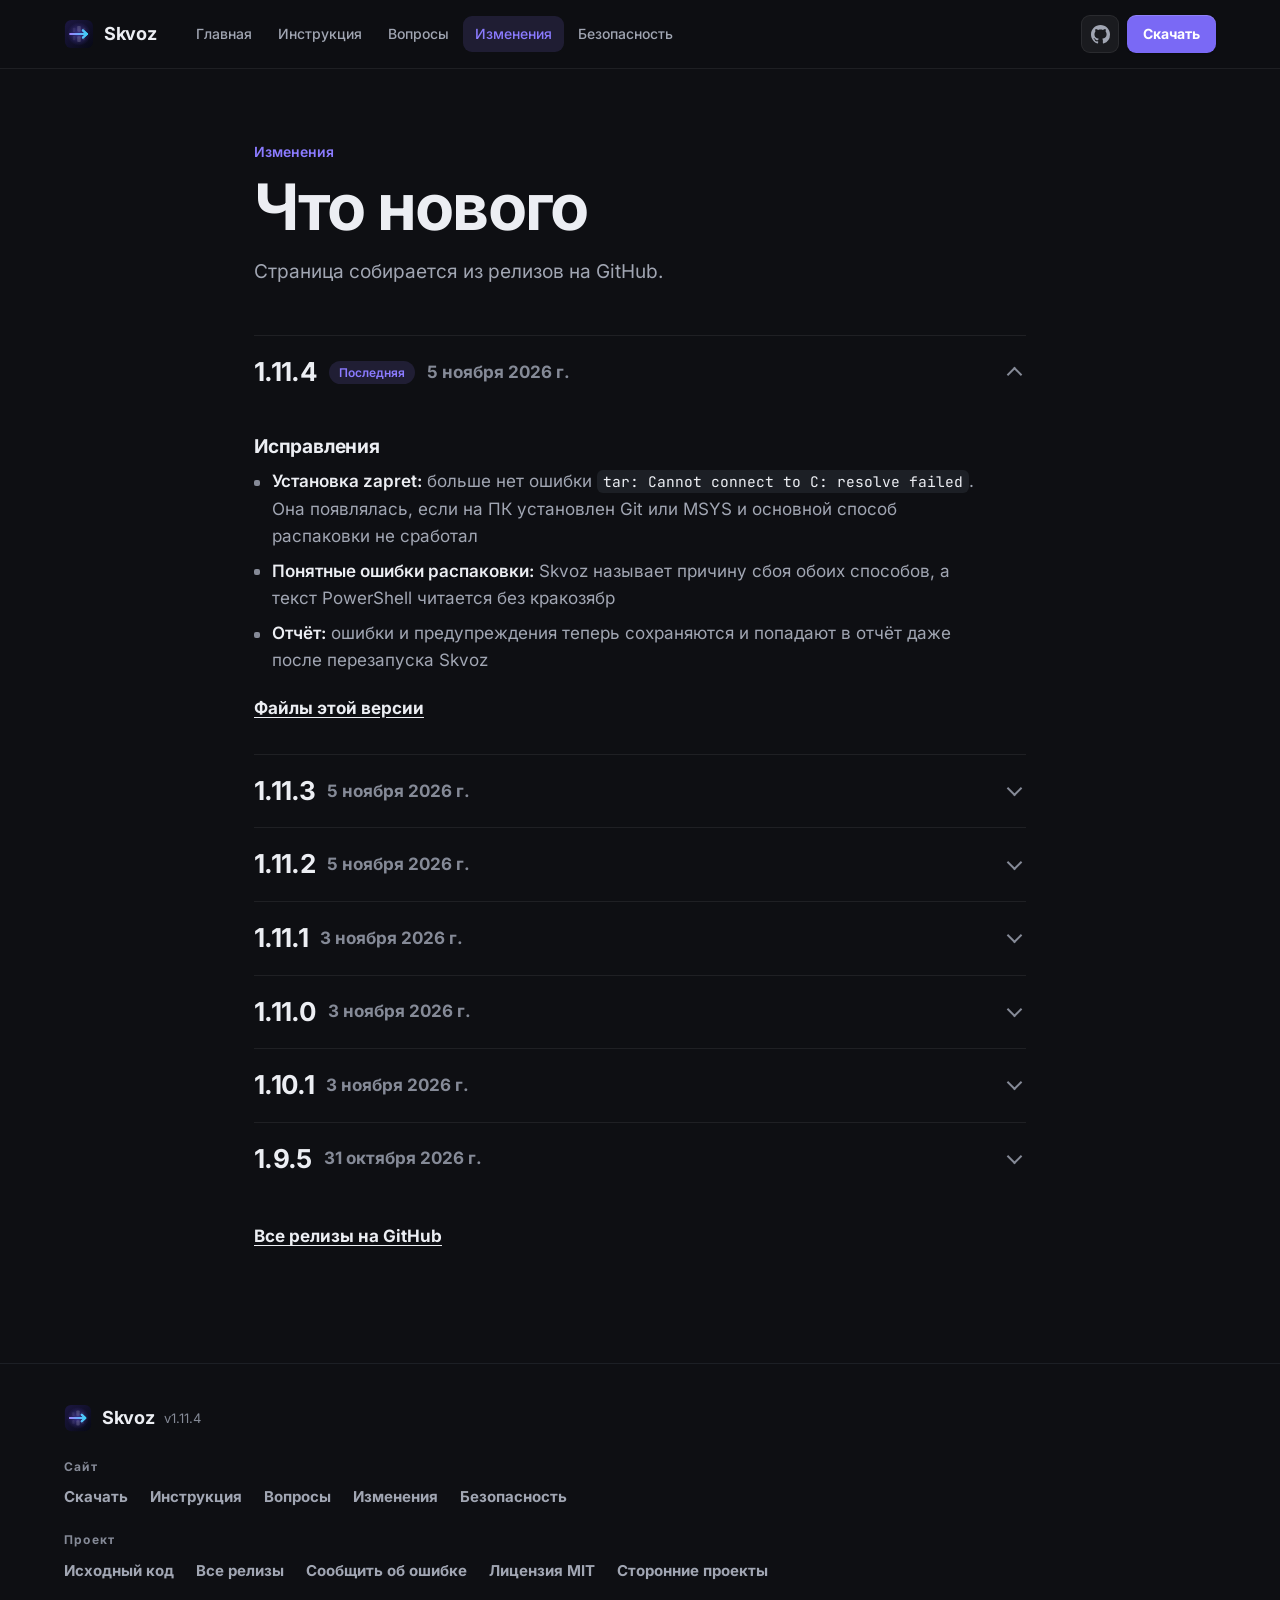
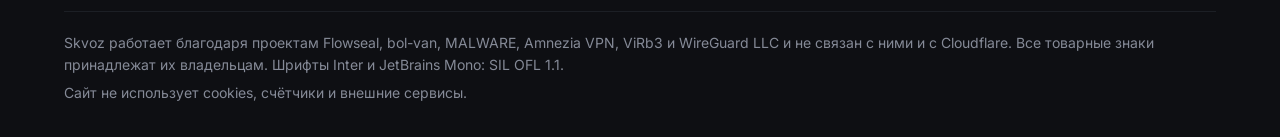
==== changelog/index.html @ e1fe64a2 "Обновление сайта" ====
<!doctype html>
<html lang="ru">
<head><meta charset="utf-8">
    <meta http-equiv="Content-Security-Policy" content="default-src &#39;none&#39;; script-src &#39;self&#39;; style-src &#39;self&#39;; img-src &#39;self&#39;; font-src &#39;self&#39;; connect-src &#39;none&#39;; manifest-src &#39;none&#39;; base-uri &#39;none&#39;; form-action &#39;none&#39;; require-trusted-types-for &#39;script&#39;; trusted-types &#39;none&#39;; upgrade-insecure-requests">
    <meta name="referrer" content="no-referrer">
    <meta name="viewport" content="width=device-width, initial-scale=1">
    <meta name="color-scheme" content="dark">
    <meta name="theme-color" content="#0e0f13">
    <title>Изменения · Skvoz</title>
    <meta name="description" content="История версий Skvoz: новые функции и исправления в каждом релизе.">
    <link rel="canonical" href="https://tw1xtyq.github.io/changelog/">
    <link rel="icon" href="/logo.svg" type="image/svg+xml">
    <link rel="apple-touch-icon" href="/icon-180.png">
    <meta property="og:type" content="website">
    <meta property="og:locale" content="ru_RU">
    <meta property="og:site_name" content="Skvoz">
    <meta property="og:title" content="Изменения · Skvoz">
    <meta property="og:description" content="История версий Skvoz: новые функции и исправления в каждом релизе.">
    <meta property="og:url" content="https://tw1xtyq.github.io/changelog/">
    <meta property="og:image" content="https://tw1xtyq.github.io/og.png">
    <meta name="twitter:card" content="summary_large_image">
    <link rel="preload" href="/assets/inter-cyrillic-wght-normal-DqGufNeO.woff2" as="font" type="font/woff2" crossorigin>
    <link rel="stylesheet" href="/assets/main-BiKpI5DV.css" integrity="sha384-gYOR4tR+DxECLUcDzY/63Vt2lnIB7W0XDzqd5/jDL5pl0zQy1sBBV1hU8kmsnh2k">
    <script type="module" src="/assets/main-BImN2msO.js" integrity="sha384-33UPVuQ313bor5JcLnS4hQ8blPriEPeun53to2JofNAPHDtDMoPda+d2laqHSMqt"></script>
    </head>
<body>
  <a class="skip-link" href="#main">К содержимому</a>
  <header class="site-header" data-header>
    <div class="container site-header-row">
      <a class="brand" href="/" aria-label="Skvoz, на главную">
        <img src="/logo.svg" alt="" width="30" height="30">
        <span>Skvoz</span>
      </a>
      <nav class="site-nav" id="site-nav" aria-label="Основная навигация" data-nav>
        <a href="/">Главная</a>
        <a href="/guide/">Инструкция</a><a href="/faq/">Вопросы</a><a href="/changelog/" aria-current="page">Изменения</a><a href="/security/">Безопасность</a>
      </nav>
      <div class="site-actions">
        <a class="icon-btn" href="https://github.com/tw1xtyq/skvoz" target="_blank" rel="noopener noreferrer" aria-label="Skvoz на GitHub"><svg class="icon icon-fill" viewBox="0 0 16 16" aria-hidden="true"><path d="M8 0C3.58 0 0 3.58 0 8c0 3.54 2.29 6.53 5.47 7.59.4.07.55-.17.55-.38 0-.19-.01-.82-.01-1.49-2.01.37-2.53-.49-2.69-.94-.09-.23-.48-.94-.82-1.13-.28-.15-.68-.52-.01-.53.63-.01 1.08.58 1.23.82.72 1.21 1.87.87 2.33.66.07-.52.28-.87.51-1.07-1.78-.2-3.64-.89-3.64-3.95 0-.87.31-1.59.82-2.15-.08-.2-.36-1.02.08-2.12 0 0 .67-.21 2.2.82.64-.18 1.32-.27 2-.27s1.36.09 2 .27c1.53-1.04 2.2-.82 2.2-.82.44 1.1.16 1.92.08 2.12.51.56.82 1.27.82 2.15 0 3.07-1.87 3.75-3.65 3.95.29.25.54.73.54 1.48 0 1.07-.01 1.93-.01 2.2 0 .21.15.46.55.38A8.01 8.01 0 0 0 16 8c0-4.42-3.58-8-8-8"/></svg></a>
        <a class="btn btn-primary btn-sm header-cta" href="/download/">Скачать</a>
        <button class="nav-toggle icon-btn" type="button" aria-expanded="false" aria-controls="site-nav" aria-label="Меню" data-nav-toggle>
          <svg class="icon" viewBox="0 0 24 24" aria-hidden="true"><path d="M4 7h16M4 12h16M4 17h16"/></svg>
        </button>
      </div>
    </div>
    <div class="scroll-progress" aria-hidden="true"></div>
  </header>
  <main id="main"><div class="page-head container narrow">
      <p class="eyebrow">Изменения</p>
      <h1>Что нового</h1>
      <p class="lead">Страница собирается из релизов на GitHub.</p>
    </div>
    <div class="container narrow timeline">
      <details class="release" id="v1.11.4" open>
          <summary>
            <h2>1.11.4</h2>
            <span class="badge">Последняя</span>
            <time datetime="2026-11-05T17:59:44Z">5 ноября 2026 г.</time>
          </summary>
          <div class="release-body">
            <div class="prose release-notes"><h3>Исправления</h3><ul>
<li><strong>Установка zapret:</strong> больше нет ошибки <code>tar: Cannot connect to C: resolve failed</code>. Она появлялась, если на ПК установлен Git или MSYS и основной способ распаковки не сработал</li>
<li><strong>Понятные ошибки распаковки:</strong> Skvoz называет причину сбоя обоих способов, а текст PowerShell читается без кракозябр</li>
<li><strong>Отчёт:</strong> ошибки и предупреждения теперь сохраняются и попадают в отчёт даже после перезапуска Skvoz</li>
</ul>
</div>
            <a href="https://github.com/tw1xtyq/skvoz/releases/tag/v1.11.4" target="_blank" rel="noopener noreferrer">Файлы этой версии</a>
          </div>
        </details><details class="release" id="v1.11.3">
          <summary>
            <h2>1.11.3</h2>
            
            <time datetime="2026-11-05T09:46:47Z">5 ноября 2026 г.</time>
          </summary>
          <div class="release-body">
            <div class="prose release-notes"><h3>Новое</h3><ul>
<li>Zapret теперь внутри Skvoz и ставится без GitHub. Новые версии по-прежнему скачиваются</li>
<li>Кнопка <strong>«Установить zapret»</strong> на карточке Главной и на странице Обхода</li>
<li>Интерфейс проще: одно название у каждой функции, кнопки «Включить» и «Выключить», на Главной подписано, что для чего. «Сервис» теперь называется <strong>«Помощь»</strong></li>
<li><strong>«Подключить Telegram»</strong> включает прокси и сразу открывает Telegram</li>
</ul>
<h3>Исправления</h3><ul>
<li><strong>Telegram:</strong> файлы с CDN больше не уходят на неверный сервер, резервные маршруты проверяются параллельно, журнал не забивается повторами</li>
<li><strong>Проверка обхода:</strong> сайт проверяется повторно, а сообщение называет, что не открылось. Меньше лишних перезапусков и смен конфига</li>
<li><strong>Статус:</strong> на русской Windows службы zapret и WinDivert определяются верно, показывается настоящий конфиг</li>
<li><strong>Запуск:</strong> если winws падает сразу, Skvoz показывает причину, а не «Обход запущен»</li>
<li><strong>Игровой фильтр</strong> читает настройки, сохранённые через <code>service.bat</code></li>
<li><strong>Автоустановка zapret</strong> срабатывает после переустановки Skvoz и если антивирус удалил <code>winws.exe</code></li>
<li><strong>Telegram-прокси:</strong> при занятом порте статус больше не показывает «включён», а ошибка называет причину</li>
</ul>
</div>
            <a href="https://github.com/tw1xtyq/skvoz/releases/tag/v1.11.3" target="_blank" rel="noopener noreferrer">Файлы этой версии</a>
          </div>
        </details><details class="release" id="v1.11.2">
          <summary>
            <h2>1.11.2</h2>
            
            <time datetime="2026-11-05T06:50:49Z">5 ноября 2026 г.</time>
          </summary>
          <div class="release-body">
            <div class="prose release-notes"><h3>Исправления</h3><ul>
<li><strong>Zapret надёжнее скачивается.</strong> Приложение теперь учитывает системный прокси и сертификаты Windows, поэтому загрузке не мешают прокси и антивирусы с проверкой HTTPS</li>
<li><strong>Лимит GitHub больше не мешает установке.</strong> Если GitHub ограничил запросы с вашего IP, версия определяется другим способом</li>
<li><strong>Обрывы связи.</strong> Зависшая загрузка прерывается и повторяется до трёх раз, а обрезанный или повреждённый архив не устанавливается</li>
<li><strong>Понятные ошибки.</strong> Вместо <code>fetch failed</code> приложение называет причину: DNS, прокси, сертификат, блокировка у провайдера или лимит GitHub. Если скачать не получается, оно подскажет, как поставить zapret вручную</li>
<li><strong>Кнопки не блокируются у администратора.</strong> Если в Windows отключена служба «Сервер», Skvoz считал, что прав нет, и отключал «Старт» и другие функции</li>
<li><strong>Файлы, удалённые антивирусом.</strong> Если после распаковки нет <code>winws.exe</code> или WinDivert, Skvoz сообщит об этом и не тронет рабочую установку</li>
<li><strong>Приложение не падает при ошибке записи файла,</strong> например когда файл блокирует антивирус. Это касается и обновления самого Skvoz</li>
<li><strong>Установка работает без <code>Expand-Archive</code>:</strong> архив распакуется через <code>tar</code>, а сбой разблокировки файлов больше не прерывает установку</li>
<li><strong>Работа с обрезанным PATH.</strong> Системные команды находятся, даже если из PATH пропала папка <code>System32</code></li>
<li><strong>В «Отчёт» попадает причина сбоя загрузки.</strong> Если zapret не ставится, приложите этот файл к баг-репорту</li>
</ul>
</div>
            <a href="https://github.com/tw1xtyq/skvoz/releases/tag/v1.11.2" target="_blank" rel="noopener noreferrer">Файлы этой версии</a>
          </div>
        </details><details class="release" id="v1.11.1">
          <summary>
            <h2>1.11.1</h2>
            
            <time datetime="2026-11-03T22:05:00Z">3 ноября 2026 г.</time>
          </summary>
          <div class="release-body">
            <div class="prose release-notes"><h3>Новое</h3><ul>
<li><strong>Страница «О Skvoz»</strong> (Ctrl+7). Версия, релизы, инструкция, а также авторы и лицензии теперь на отдельной странице. На «Сервисе» осталось рабочее: инструменты, журнал и удаление</li>
<li><strong>Короткие подписи в шапке:</strong> «Обход · Telegram · VPN». Состояние показывает точка, подробности — во всплывающей подсказке</li>
</ul>
<h3>Исправления</h3><ul>
<li><strong>Карточки «Инструментов» и «Удаления» нажимаются целиком.</strong> Раньше срабатывало только нажатие точно по тексту: при нажатии кнопка сжималась, и клик по остальной карточке терялся. Заодно пропало дёрганье текста при нажатии</li>
<li><strong>«Удалить службы»</strong> оформлена так же, как «Удалить с ПК», и не показывает отдельную плашку внутри карточки при наведении</li>
<li>Вкладки настроек при нажатии сжимаются плавно, а не рывком</li>
</ul>
</div>
            <a href="https://github.com/tw1xtyq/skvoz/releases/tag/v1.11.1" target="_blank" rel="noopener noreferrer">Файлы этой версии</a>
          </div>
        </details><details class="release" id="v1.11.0">
          <summary>
            <h2>1.11.0</h2>
            
            <time datetime="2026-11-03T21:31:59Z">3 ноября 2026 г.</time>
          </summary>
          <div class="release-body">
            <div class="prose release-notes"><h3>Новое: обход сам чинит себя</h3><ul>
<li><strong>Проверяет настоящие сайты.</strong> Раз в 30 секунд Skvoz открывает YouTube и Discord через обход. Он замечает не только обрыв соединения, но и «заморозку», когда страница начинает грузиться и встаёт на первых килобайтах</li>
<li><strong>Сам переключает конфиг.</strong> Если сайты перестали открываться, Skvoz дважды перезапускает winws, потом переходит на следующий рабочий конфиг из последней проверки. Сломанный конфиг откладывается на 6 часов. Если запасные закончились, Skvoz быстро подбирает новый. Без интернета и сразу после сна ложных переключений нет</li>
<li><strong>Помнит конфиг для каждой сети.</strong> Дома, на работе и на телефонной точке доступа могут работать разные конфиги. При смене сети Skvoz включает тот, что работал там в прошлый раз</li>
<li><strong>Перепроверяет конфиги в простое.</strong> Раз в 3 дня, когда компьютер 10 минут никто не трогает и он работает от сети, Skvoz заново проверяет конфиги и переходит на лучший. Если идёт видео или игра, перепроверка ждёт. Стоит пошевелить мышью, и она останавливается</li>
<li><strong>После обновления zapret</strong> рейтинг конфигов сбрасывается: старые оценки относились к прежним .bat</li>
<li><strong>История событий.</strong> На странице «Обход» видно, с какого времени и на каком конфиге работает обход, а также последние сбои, перезапуски и переключения</li>
<li><strong>Свои сайты для проверки.</strong> Можно указать до 5 сайтов, по которым сторож решает, работает ли обход</li>
</ul>
<h3>Настройки и страницы по местам</h3><ul>
<li><strong>Один раздел «Настройки» с вкладками:</strong> Запуск, Автоматика, Фильтры, Свои списки, Обновления. Вкладки «Авто» и «Фильтры» в меню больше нет</li>
<li><strong>«Обновления» в одном месте:</strong> версии Skvoz и zapret, проверка и обновление, автообновление zapret, обновление hosts и списка IPSet</li>
<li><strong>Кнопка включения на каждой странице.</strong> На страницах «Обход», «Telegram» и «VPN» сверху состояние и своя кнопка «Запустить»/«Остановить». Раньше включить можно было только с Главной или из трея</li>
<li><strong>Папка zapret</strong> переехала вниз страницы «Обход», чтобы не мешать</li>
<li><strong>Удаление отдельно.</strong> «Удалить службы» и «Удалить с ПК» вынесены на «Сервисе» в отдельную карточку, подальше от «Диагностики»</li>
<li>Горячие клавиши теперь Ctrl+1…6</li>
</ul>
<h3>Трей</h3><ul>
<li><strong>Цветная точка на значке:</strong> зелёная — сайты открываются, жёлтая — обход восстанавливается, красная — не работает</li>
<li><strong>Меню по правому клику:</strong> состояние обхода и сеть, подменю «Конфиг» для смены одним кликом, пункты «Настройки» и «Журнал и диагностика»</li>
<li><strong>Мини-окно:</strong> состояние сторожа, сеть, время запуска обхода и кнопка настроек</li>
</ul>
<h3>Установщик</h3><ul>
<li>Установщик на русском, с оформлением в стиле Skvoz и кнопкой «Запустить Skvoz» в конце</li>
<li>Zapret теперь скачивается в <code>C:\ProgramData\Skvoz</code>, а не внутрь папки программы, поэтому обновление Skvoz его больше не стирает. Уже скачанный zapret найдётся сам</li>
<li>При удалении Skvoz спрашивает, удалить ли и настройки. По умолчанию они остаются</li>
</ul>
<h3>Исправления</h3><ul>
<li>Кнопки иногда не нажимались: после ошибки загрузки или во время фонового обновления zapret интерфейс оставался заблокированным. Если кнопку нажать, пока идёт другая операция, теперь появляется подсказка, чего ждать</li>
<li>Плашка «Обход выключен» в шапке не открывала страницу «Обход»</li>
<li>Переключатели настроек иногда сбивались после ошибки, теперь возвращаются в прежнее положение</li>
<li>Диагностика писала «Не удалось удалить WinDivert», хотя драйвер уже был удалён. Теперь она проверяет, кто держит драйвер, и пишет, что делать</li>
<li><strong>Отчёт для баг-репорта:</strong> «Сервис → Отчёт» сохраняет файл с настройками, рейтингом конфигов, историей и журналом. Имя пользователя и путь к домашней папке в нём скрыты</li>
</ul>
</div>
            <a href="https://github.com/tw1xtyq/skvoz/releases/tag/v1.11.0" target="_blank" rel="noopener noreferrer">Файлы этой версии</a>
          </div>
        </details><details class="release" id="v1.10.1">
          <summary>
            <h2>1.10.1</h2>
            
            <time datetime="2026-11-03T00:27:11Z">3 ноября 2026 г.</time>
          </summary>
          <div class="release-body">
            <div class="prose release-notes"><h3>Новое: VPN прямо в Skvoz</h3><ul>
<li><strong>Вкладка VPN на AmneziaWG.</strong> Ничего ставить не нужно: AmneziaWG и драйвер Wintun уже внутри Skvoz</li>
<li><strong>Бесплатный VPN одной кнопкой.</strong> «Создать и подключить» регистрирует Cloudflare WARP с маскировкой AmneziaWG, сам находит рабочий сервер и подключается. Обычно хватает 10–30 секунд</li>
<li><strong>Генератор не устаревает.</strong> Параметры маскировки Skvoz сверяет с <a href="https://github.com/ImMALWARE/bash-warp-generator" rel="noopener noreferrer" target="_blank">bash-warp-generator</a> раз в 12 часов. Если Cloudflare не даёт зарегистрироваться напрямую, используется <a href="https://github.com/ViRb3/wgcf" rel="noopener noreferrer" target="_blank">wgcf</a>, он обновляется сам</li>
<li><strong>Работает при блокировке РКН.</strong> Если запрос регистрации не проходит, Skvoz на время включает обход zapret и потом выключает его обратно. Если и так не вышло, на вкладке VPN есть пошаговая подсказка, как создать конфиг в GitHub Codespaces</li>
<li><strong>Свой конфиг.</strong> Можно открыть .conf от любого сервера AmneziaWG или WireGuard, вставить его текстом или сохранить текущий конфиг в файл, например чтобы перенести на телефон</li>
<li>VPN включается на Главной, из трея и автоматически при запуске (вкладка «Авто»)</li>
</ul>
<h3>Дизайн 2.0</h3><ul>
<li>Спокойная тёмная тема: сплошные карточки вместо стекла и свечения, один акцентный цвет</li>
<li>В шапке видно состояние обхода, Telegram и VPN; клик открывает нужную вкладку</li>
<li>Текст крупнее: ничего мельче 12px, заголовки карточек читаются</li>
<li>Карточки «О программе» и «Авторы и лицензии» больше не обрезают текст</li>
<li>Настройки, заблокированные во время работы обхода, не выглядят сломанными: рядом плашка с замком и объяснением</li>
<li>Кнопки «Остановить» на Главной нейтральные и краснеют только при наведении</li>
</ul>
<h3>Авторы и лицензии</h3><ul>
<li>На вкладке «Сервис» появились ссылки на все проекты, на которых построен Skvoz</li>
<li>Тексты лицензий лежат в папке программы <code>resources\licenses</code>, сводка — в <a href="https://github.com/tw1xtyq/skvoz/blob/main/THIRD_PARTY_NOTICES.md" rel="noopener noreferrer" target="_blank">THIRD_PARTY_NOTICES.md</a></li>
</ul>
</div>
            <a href="https://github.com/tw1xtyq/skvoz/releases/tag/v1.10.1" target="_blank" rel="noopener noreferrer">Файлы этой версии</a>
          </div>
        </details><details class="release" id="v1.9.5">
          <summary>
            <h2>1.9.5</h2>
            
            <time datetime="2026-10-31T23:14:46Z">31 октября 2026 г.</time>
          </summary>
          <div class="release-body">
            <div class="prose release-notes"><h3>Исправлено</h3><ul>
<li><strong>Анимация мини-окна в трее:</strong> при открытии больше не мелькает прошлый кадр — окно проявляется плавно и сразу с актуальным состоянием</li>
</ul>
<h3>Дизайн</h3><ul>
<li>Настройки в стиле Windows 11: описание слева, переключатель справа, строки разделены тонкими линиями</li>
<li>«Игровой фильтр» оформлен так же, как IPSet, — одна строка с выбором справа</li>
<li>Проверка доступа при открытии, понятная плашка статуса, Главная без дублей меню, контрастнее поясняющий текст</li>
</ul>
</div>
            <a href="https://github.com/tw1xtyq/skvoz/releases/tag/v1.9.5" target="_blank" rel="noopener noreferrer">Файлы этой версии</a>
          </div>
        </details>
      <p class="section-more"><a href="https://github.com/tw1xtyq/skvoz/releases" target="_blank" rel="noopener noreferrer">Все релизы на GitHub</a></p>
    </div></main>
  <footer class="site-footer">
    <div class="container">
      <a class="brand" href="/">
        <img src="/logo.svg" alt="" width="28" height="28" loading="lazy">
        <span>Skvoz</span>
        <small>v1.11.4</small>
      </a>
      <nav aria-label="Разделы сайта">
        <h2>Сайт</h2>
        <a href="/download/">Скачать</a><a href="/guide/">Инструкция</a><a href="/faq/">Вопросы</a><a href="/changelog/">Изменения</a><a href="/security/">Безопасность</a>
      </nav>
      <nav aria-label="Проект на GitHub">
        <h2>Проект</h2>
        <a href="https://github.com/tw1xtyq/skvoz" target="_blank" rel="noopener noreferrer">Исходный код</a>
        <a href="https://github.com/tw1xtyq/skvoz/releases" target="_blank" rel="noopener noreferrer">Все релизы</a>
        <a href="https://github.com/tw1xtyq/skvoz/issues" target="_blank" rel="noopener noreferrer">Сообщить об ошибке</a>
        <a href="https://github.com/tw1xtyq/skvoz/blob/main/LICENSE" target="_blank" rel="noopener noreferrer">Лицензия MIT</a>
        <a href="https://github.com/tw1xtyq/skvoz/blob/main/THIRD_PARTY_NOTICES.md" target="_blank" rel="noopener noreferrer">Сторонние проекты</a>
      </nav>
      <div class="site-footer-note">
        <p>
          Skvoz работает благодаря проектам Flowseal, bol-van, MALWARE, Amnezia VPN, ViRb3 и WireGuard LLC и не связан
          с ними и с Cloudflare. Все товарные знаки принадлежат их владельцам. Шрифты Inter и JetBrains Mono: SIL OFL 1.1.
        </p>
        <p>Сайт не использует cookies, счётчики и внешние сервисы.</p>
      </div>
    </div>
  </footer>
  <a class="to-top" href="#main" aria-label="Наверх" data-to-top><svg class="icon" viewBox="0 0 24 24" aria-hidden="true"><path d="M5 12h14M13 6l6 6-6 6"/></svg></a>
  <div class="toasts" data-toasts data-guide="/guide/" role="status"></div>
</body>
</html>
---- assets/main-BiKpI5DV.css ----
@font-face{font-family:Inter Variable;font-style:normal;font-display:swap;font-weight:100 900;src:url(/assets/inter-cyrillic-ext-wght-normal-BOeWTOD4.woff2)format("woff2-variations");unicode-range:U+460-52F,U+1C80-1C8A,U+20B4,U+2DE0-2DFF,U+A640-A69F,U+FE2E-FE2F}@font-face{font-family:Inter Variable;font-style:normal;font-display:swap;font-weight:100 900;src:url(/assets/inter-cyrillic-wght-normal-DqGufNeO.woff2)format("woff2-variations");unicode-range:U+301,U+400-45F,U+490-491,U+4B0-4B1,U+2116}@font-face{font-family:Inter Variable;font-style:normal;font-display:swap;font-weight:100 900;src:url(/assets/inter-greek-ext-wght-normal-DlzME5K_.woff2)format("woff2-variations");unicode-range:U+1F??}@font-face{font-family:Inter Variable;font-style:normal;font-display:swap;font-weight:100 900;src:url(/assets/inter-greek-wght-normal-CkhJZR-_.woff2)format("woff2-variations");unicode-range:U+370-377,U+37A-37F,U+384-38A,U+38C,U+38E-3A1,U+3A3-3FF}@font-face{font-family:Inter Variable;font-style:normal;font-display:swap;font-weight:100 900;src:url(/assets/inter-vietnamese-wght-normal-CBcvBZtf.woff2)format("woff2-variations");unicode-range:U+102-103,U+110-111,U+128-129,U+168-169,U+1A0-1A1,U+1AF-1B0,U+300-301,U+303-304,U+308-309,U+323,U+329,U+1EA0-1EF9,U+20AB}@font-face{font-family:Inter Variable;font-style:normal;font-display:swap;font-weight:100 900;src:url(/assets/inter-latin-ext-wght-normal-DO1Apj_S.woff2)format("woff2-variations");unicode-range:U+100-2BA,U+2BD-2C5,U+2C7-2CC,U+2CE-2D7,U+2DD-2FF,U+304,U+308,U+329,U+1D00-1DBF,U+1E00-1E9F,U+1EF2-1EFF,U+2020,U+20A0-20AB,U+20AD-20C0,U+2113,U+2C60-2C7F,U+A720-A7FF}@font-face{font-family:Inter Variable;font-style:normal;font-display:swap;font-weight:100 900;src:url(/assets/inter-latin-wght-normal-Dx4kXJAl.woff2)format("woff2-variations");unicode-range:U+??,U+131,U+152-153,U+2BB-2BC,U+2C6,U+2DA,U+2DC,U+304,U+308,U+329,U+2000-206F,U+20AC,U+2122,U+2191,U+2193,U+2212,U+2215,U+FEFF,U+FFFD}@font-face{font-family:JetBrains Mono Variable;font-style:normal;font-display:swap;font-weight:100 800;src:url(/assets/jetbrains-mono-cyrillic-ext-wght-normal-EocZY2iu.woff2)format("woff2-variations");unicode-range:U+460-52F,U+1C80-1C8A,U+20B4,U+2DE0-2DFF,U+A640-A69F,U+FE2E-FE2F}@font-face{font-family:JetBrains Mono Variable;font-style:normal;font-display:swap;font-weight:100 800;src:url(/assets/jetbrains-mono-cyrillic-wght-normal-D73BlboJ.woff2)format("woff2-variations");unicode-range:U+301,U+400-45F,U+490-491,U+4B0-4B1,U+2116}@font-face{font-family:JetBrains Mono Variable;font-style:normal;font-display:swap;font-weight:100 800;src:url(/assets/jetbrains-mono-greek-wght-normal-Bw9x6K1M.woff2)format("woff2-variations");unicode-range:U+370-377,U+37A-37F,U+384-38A,U+38C,U+38E-3A1,U+3A3-3FF}@font-face{font-family:JetBrains Mono Variable;font-style:normal;font-display:swap;font-weight:100 800;src:url(/assets/jetbrains-mono-vietnamese-wght-normal-Bt-aOZkq.woff2)format("woff2-variations");unicode-range:U+102-103,U+110-111,U+128-129,U+168-169,U+1A0-1A1,U+1AF-1B0,U+300-301,U+303-304,U+308-309,U+323,U+329,U+1EA0-1EF9,U+20AB}@font-face{font-family:JetBrains Mono Variable;font-style:normal;font-display:swap;font-weight:100 800;src:url(/assets/jetbrains-mono-latin-ext-wght-normal-DBQx-q_a.woff2)format("woff2-variations");unicode-range:U+100-2BA,U+2BD-2C5,U+2C7-2CC,U+2CE-2D7,U+2DD-2FF,U+304,U+308,U+329,U+1D00-1DBF,U+1E00-1E9F,U+1EF2-1EFF,U+2020,U+20A0-20AB,U+20AD-20C0,U+2113,U+2C60-2C7F,U+A720-A7FF}@font-face{font-family:JetBrains Mono Variable;font-style:normal;font-display:swap;font-weight:100 800;src:url(/assets/jetbrains-mono-latin-wght-normal-B9CIFXIH.woff2)format("woff2-variations");unicode-range:U+??,U+131,U+152-153,U+2BB-2BC,U+2C6,U+2DA,U+2DC,U+304,U+308,U+329,U+2000-206F,U+20AC,U+2122,U+2191,U+2193,U+2212,U+2215,U+FEFF,U+FFFD}:root{--lightningcss-light: ;--lightningcss-dark:initial;color-scheme:dark;--bg:#0e0f13;--surface:#121318;--surface-2:#16181d;--surface-3:#1c1f25;--border:#ffffff12;--border-hover:#ffffff24;--text:#eceef3;--text-2:#a1a6b3;--text-3:#858a97;--accent:#8b7bff;--accent-soft:#8b7bff24;--btn-bg:#7a69f5;--ok:#3ccf6e;--warn:#f5b335;--danger:#ff5c52;--beam-a:#8f7dff;--beam-b:#3cc8f2;--focus:#8b7bff;--sans:"Inter Variable", "Segoe UI Variable Display", "Segoe UI", system-ui, sans-serif;--mono:"JetBrains Mono Variable", "Cascadia Code", Consolas, monospace;--r-sm:9px;--r-md:12px;--r-lg:14px;--r-xl:18px;--ease:cubic-bezier(.22, 1, .36, 1);--header-h:68px}*,:before,:after{box-sizing:border-box}[hidden]{display:none!important}html{background:var(--bg);scroll-behavior:smooth;scroll-padding-top:calc(var(--header-h) + 24px);-webkit-text-size-adjust:100%}body{color:var(--text);background:var(--bg);font-family:var(--sans);-webkit-font-smoothing:antialiased;margin:0;font-size:17px;font-weight:400;line-height:1.6;overflow-x:clip}h1,h2,h3,p,ul,ol,dl,dd,figure{margin:0;padding:0}ul,ol{list-style:none}h1,h2,h3{letter-spacing:-.025em;text-wrap:balance;font-weight:700;line-height:1.1}h2{font-size:clamp(30px,4.4vw,48px)}h3{letter-spacing:-.01em;font-size:21px;line-height:1.25}p{text-wrap:pretty}a{color:inherit}img,svg{display:block}code,pre{font-family:var(--mono);font-size:.86em}button,input{font:inherit;color:inherit}:focus-visible{outline:2px solid var(--focus);outline-offset:3px;border-radius:4px}::selection{color:#fff;background:var(--btn-bg)}.icon{fill:none;stroke:currentColor;stroke-width:1.8px;stroke-linecap:round;stroke-linejoin:round;flex:none;width:24px;height:24px}.icon-fill{fill:currentColor;stroke:none}.sr-only{clip-path:inset(50%);white-space:nowrap;width:1px;height:1px;position:absolute;overflow:hidden}.container{width:100%;max-width:1200px;margin-inline:auto;padding-inline:24px}.container.narrow{max-width:820px}.muted{color:var(--text-3)}.skip-link{z-index:100;color:#fff;background:var(--btn-bg);border-radius:var(--r-sm);padding:10px 16px;font-weight:600;position:fixed;top:12px;left:12px;transform:translateY(-200%)}.skip-link:focus{transform:none}.btn{border-radius:var(--r-md);text-align:center;cursor:pointer;min-height:48px;transition:background .25s var(--ease), box-shadow .25s var(--ease), transform .2s var(--ease);border:0;justify-content:center;align-items:center;gap:12px;padding:0 22px;font-size:15px;font-weight:700;line-height:1.2;text-decoration:none;display:inline-flex;position:relative}.btn:active{transform:scale(.97)}.btn .icon{stroke-width:2px;width:19px;height:19px}.btn-primary{color:#fff;background:var(--btn-bg);box-shadow:inset 0 1px #ffffff29,0 1px 2px #0000004d}.btn-primary:hover{transform:translateY(-1px);box-shadow:inset 0 1px #fff3,0 6px 20px #7a69f566}.btn-secondary{color:var(--text);box-shadow:inset 0 0 0 1px var(--border);background:#ffffff0e}.btn-secondary:hover{box-shadow:inset 0 0 0 1px var(--border-hover);background:#ffffff17}.btn:focus-visible{outline:2px solid var(--focus);outline-offset:3px}.link-arrow{align-items:center;gap:8px;font-weight:600;text-decoration:none;display:inline-flex}.link-arrow .icon{width:20px;height:20px;transition:transform .25s var(--ease)}.link-arrow:hover .icon{transform:translate(4px)}.badge{color:var(--accent);background:var(--accent-soft);border-radius:999px;padding:2px 10px;font-size:12px;font-weight:600;line-height:1.6;display:inline-block}.eyebrow{color:var(--accent);margin-bottom:10px;font-size:14px;font-weight:600}.card{background:var(--surface-2);border-radius:var(--r-xl);box-shadow:inset 0 0 0 1px var(--border)}.site-header{z-index:50;border-bottom:1px solid var(--border);-webkit-backdrop-filter:blur(20px)saturate(1.3);backdrop-filter:blur(20px)saturate(1.3);background:#0e0f13d1;position:sticky;top:0}.site-header-row{min-height:var(--header-h);align-items:center;gap:28px;display:flex}.brand{letter-spacing:-.02em;align-items:center;gap:10px;font-size:18px;font-weight:700;text-decoration:none;display:inline-flex}.brand small{color:var(--text-3);letter-spacing:0;font-size:13px;font-weight:400}.site-nav{align-items:center;gap:2px;margin-right:auto;display:flex}.site-nav a{color:var(--text-2);border-radius:var(--r-sm);transition:color .2s var(--ease), background .2s var(--ease);align-items:center;padding:7px 12px;font-size:14px;font-weight:500;text-decoration:none;display:inline-flex}.site-nav a:hover{color:var(--text);background:var(--surface-3)}.site-nav a[aria-current=page]{color:var(--accent);background:var(--accent-soft)}.site-actions{align-items:center;gap:8px;display:flex}.icon-btn{width:38px;height:38px;color:var(--text-2);border:1px solid var(--border);border-radius:var(--r-sm);cursor:pointer;transition:color .2s var(--ease), border-color .2s var(--ease);background:#ffffff0e;place-items:center;display:grid}.icon-btn:hover{color:var(--text);border-color:var(--border-hover)}.icon-btn .icon{width:19px;height:19px}.btn-sm{border-radius:var(--r-sm);min-height:38px;padding:0 16px;font-size:14px}.nav-toggle{display:none}.hero{position:relative;overflow:hidden}.ambient{pointer-events:none;position:absolute;inset:0;overflow:hidden;-webkit-mask-image:linear-gradient(#000 55%,#0000);mask-image:linear-gradient(#000 55%,#0000)}.orb{filter:blur(48px);border-radius:50%;animation:18s ease-in-out infinite orb-float;position:absolute}.orb-a{background:radial-gradient(circle,#6f5cff42,#0000 70%);width:720px;height:720px;top:-160px;right:-60px}.orb-b{background:radial-gradient(circle,#3cc8f21f,#0000 70%);width:520px;height:520px;animation-delay:-7s;bottom:-160px;left:-120px}.grid-bg{background-image:linear-gradient(#ffffff06 1px,#0000 1px),linear-gradient(90deg,#ffffff06 1px,#0000 1px);background-size:48px 48px;position:absolute;inset:0;-webkit-mask-image:radial-gradient(80% 75% at 55% 35%,#000,#0000);mask-image:radial-gradient(80% 75% at 55% 35%,#000,#0000)}@keyframes orb-float{50%{transform:translate(-24px,20px)scale(1.05)}}.hero-grid{z-index:1;grid-template-columns:minmax(0,.92fr) minmax(0,1.08fr);align-items:center;gap:clamp(32px,5vw,64px);padding-block:clamp(48px,7vw,96px);display:grid;position:relative}.hero-copy{flex-direction:column;align-items:flex-start;display:flex}.hero h1{letter-spacing:-.035em;margin-top:20px;font-size:clamp(38px,4.8vw,58px);line-height:1.08}.hero-lead{color:var(--text-2);margin-top:18px;font-size:18px;line-height:1.55}.hero-cta{flex-wrap:wrap;gap:10px;margin-top:28px;display:flex}.hero-meta{color:var(--text-3);margin-top:12px;font-size:14px}.os-note{color:var(--warn);border-radius:var(--r-sm);background:#f5b3351a;margin-top:14px;padding:10px 14px;font-size:14px;font-weight:500}.status-chip{min-height:32px;color:var(--text);border:1px solid var(--border);white-space:nowrap;background:#ffffff09;border-radius:999px;align-items:center;gap:8px;padding:5px 12px;font-size:13px;font-weight:500;text-decoration:none;display:inline-flex}.status-chip>.dot{background:var(--ok);width:7px;height:7px;box-shadow:0 0 8px #3ccf6e80}.status-chip>.icon{width:14px;height:14px;color:var(--text-3);transition:transform .25s var(--ease)}a.status-chip:hover{border-color:var(--border-hover)}a.status-chip:hover>.icon{transform:translate(3px)}.perks{flex-wrap:wrap;gap:8px;margin-top:24px;display:flex}.hero-visual{min-width:0;position:relative}.beam{background:linear-gradient(90deg, var(--beam-a), var(--beam-b) 40%, transparent 70%);width:100vw;height:10px;transition:opacity .5s var(--ease);border-radius:999px;margin-top:-5px;position:absolute;top:50%;left:50%;overflow:hidden}.beam i{background:linear-gradient(90deg,#0000,#ffffffb3,#0000);width:14%;animation:3.6s linear infinite beam-run;position:absolute;inset:0 auto 0 0}.hero-visual[data-live=false] .beam{opacity:.12}.hero-visual[data-live=false] .beam i{animation-play-state:paused}@keyframes beam-run{0%{transform:translate(-100%)}to{transform:translate(500%)}}.app-window{border-radius:var(--r-xl);box-shadow:0 0 0 1px var(--border-hover), 0 30px 80px #0000008c;background:#0e0f13;position:relative;overflow:hidden}.app-titlebar{height:38px;color:var(--text-2);border-bottom:1px solid #ffffff12;align-items:center;gap:8px;padding-inline:14px;font-size:13px;font-weight:600;display:flex}.app-titlebar em{color:var(--text-3);letter-spacing:.04em;margin-left:auto;font-size:12px;font-style:normal}.app-body{display:flex}.app-side{border-right:1px solid #ffffff12;flex-direction:column;gap:6px;padding:12px 10px;display:flex}.app-side span{width:40px;height:40px;color:var(--text-3);border-radius:var(--r-sm);place-items:center;display:grid}.app-side span.is-active{color:#fff;background:#8b7bff2e}.app-side .icon{width:20px;height:20px}.app-main{flex:1;min-width:0;padding:20px}.app-head strong{font-size:22px;font-weight:700;line-height:1.2;display:block}.app-head span{color:var(--text-3);font-size:14px}.app-cards{grid-template-columns:repeat(3,1fr);gap:12px;margin-top:16px;display:grid}.app-card{border-radius:var(--r-md);transition:box-shadow .3s var(--ease);background:#16181d;flex-direction:column;padding:14px;display:flex;box-shadow:inset 0 0 0 1px #ffffff12}.app-card[data-on=true]{box-shadow:inset 0 0 0 1px #3ccf6e4d}.app-card-top{color:var(--text-2);justify-content:space-between;align-items:center;margin-bottom:10px;display:flex}.app-card-top .icon{width:34px;height:34px;color:var(--accent);border:1px solid var(--border);background:#ffffff0a;border-radius:10px;padding:7px}.app-card strong{font-size:16px;font-weight:700;line-height:1.25}.app-card small{color:var(--text-3);font-size:13px;line-height:1.35}.app-card-state{color:var(--text-2);margin-top:auto;padding-top:8px;font-size:14px;font-weight:700}.dot{background:var(--text-3);width:9px;height:9px;transition:background .3s var(--ease), box-shadow .3s var(--ease);border-radius:50%;flex:none;display:block}[data-on=true]>.dot,[data-on=true]>.app-card-top>.dot{background:var(--ok);box-shadow:0 0 10px #3ccf6e80}.app-btn{border-radius:var(--r-sm);cursor:pointer;min-height:38px;transition:background .2s var(--ease);background:#ffffff12;border:0;margin-top:12px;font-size:14px;font-weight:600}.app-btn:hover{background:#ffffff21}.app-access{border-radius:var(--r-md);background:#16181d;margin-top:12px;padding:14px;box-shadow:inset 0 0 0 1px #ffffff12}.app-access>strong{font-size:15px;font-weight:700}.app-access-grid{grid-template-columns:repeat(3,1fr);gap:12px;margin-top:8px;display:grid}.app-access-item{grid-template-columns:auto 1fr;align-items:center;column-gap:8px;font-size:14px;display:grid}.app-access-item b{font-weight:600}.app-access-item span{color:var(--text-3);grid-column:2;font-size:13px;line-height:1.3}.app-access-item[data-on=false]>.dot{background:var(--danger)}.section{padding-top:clamp(80px,11vw,136px)}.section-tight{padding-top:clamp(48px,6vw,72px)}.section-head{margin-bottom:44px}.section-more{color:var(--text-2);margin-top:28px}.features{grid-template-columns:repeat(4,minmax(0,1fr));gap:12px;display:grid}.feature{transition:border-color .3s var(--ease), background .3s var(--ease);padding:20px}.tile{width:44px;height:44px;color:var(--accent);border:1px solid var(--border);background:#ffffff0a;border-radius:13px;place-items:center;margin-bottom:16px;display:grid}.feature h3{margin-bottom:6px;font-size:17px}.feature p{color:var(--text-2);font-size:15px;line-height:1.5}.compare{overflow:hidden}.compare table{border-collapse:collapse;text-align:left;width:100%;font-size:15px;line-height:1.45}.compare th,.compare td{vertical-align:top;border-top:1px solid var(--border);padding:16px 20px}.compare thead th,.compare thead td{border-top:0}.compare thead th{font-size:16px;font-weight:600}.compare tbody th{width:22%;color:var(--text-3);font-weight:500}.compare tbody td{color:var(--text-2)}.compare tbody tr{transition:background .25s var(--ease)}.compare tbody tr:hover{background:#ffffff05}.split{grid-template-columns:1fr 1fr;align-items:center;gap:clamp(32px,6vw,72px);display:grid}.ticks{color:var(--text-2);gap:14px;display:grid}.split .ticks{margin-top:28px}.ticks li{padding-left:22px;position:relative}.ticks li:before{content:"";background:var(--accent);border-radius:2px;width:8px;height:8px;position:absolute;top:.62em;left:0}.ticks-warn li:before{background:var(--warn)}.ticks b{color:var(--text);font-weight:600}.log{background:var(--surface);border-radius:var(--r-lg);box-shadow:inset 0 0 0 1px var(--border);font-family:var(--mono);font-size:13.5px;line-height:1.5;overflow:hidden}.log figcaption{color:var(--text-2);border-bottom:1px solid var(--border);justify-content:space-between;padding:14px 20px;display:flex}.log em{color:var(--text-3);font-style:normal}.log ol{gap:10px;padding:18px 20px;display:grid}.log li{grid-template-columns:auto 1fr;gap:14px;display:grid}.log time{color:var(--text-3)}.log [data-level=ok] span{color:var(--ok)}.log [data-level=warn] span{color:var(--warn)}.log [data-level=info] span{color:var(--beam-b)}.trust{grid-template-columns:1fr 1.25fr;gap:clamp(32px,5vw,64px);padding:clamp(28px,5vw,56px);display:grid}.trust-head h2{margin-bottom:22px;font-size:clamp(26px,3.4vw,36px)}.trust-grid{gap:26px;display:grid}.trust-grid>div{grid-template-columns:auto 1fr;column-gap:16px;display:grid}.trust-grid h3{font-size:19px}.trust-grid p{color:var(--text-2);grid-column:2;margin-top:4px}.finale{text-align:center;border-top:1px solid var(--border);margin-top:clamp(80px,11vw,136px);padding-block:clamp(64px,9vw,112px)}.finale h2{font-size:clamp(38px,6vw,68px)}.finale p{color:var(--text-2);margin-top:14px;font-size:19px}.faq-list{gap:10px;display:grid}.faq-item{background:var(--surface-2);border-radius:var(--r-lg);box-shadow:inset 0 0 0 1px var(--border);transition:box-shadow .2s var(--ease)}.faq-item:hover,.faq-item[open]{box-shadow:inset 0 0 0 1px var(--border-hover)}.faq-item summary{cursor:pointer;padding:18px 56px 18px 22px;font-size:18px;font-weight:600;line-height:1.35;list-style:none;position:relative}.faq-item summary::-webkit-details-marker{display:none}.faq-item summary:after{content:"";border-right:2.5px solid var(--text-2);border-bottom:2.5px solid var(--text-2);width:11px;height:11px;transition:transform .2s var(--ease), margin .2s var(--ease);margin-top:-8px;position:absolute;top:50%;right:22px;transform:rotate(45deg)}.faq-item[open] summary:after{margin-top:-3px;transform:rotate(225deg)}.faq-item summary:focus-visible{border-radius:var(--r-lg);outline-offset:-2px}.faq-item p{color:var(--text-2);padding:0 22px 20px}.faq-group{margin-bottom:40px}.faq-group h2{margin-bottom:16px;font-size:24px}.faq-empty{color:var(--text-2);text-align:center;padding:28px 0}.search{color:var(--text-3);background:var(--surface-2);border-radius:var(--r-md);box-shadow:inset 0 0 0 1px var(--border);align-items:center;gap:12px;margin-top:28px;padding:0 18px;display:flex}.search:focus-within{box-shadow:inset 0 0 0 1px var(--accent)}.search input{width:100%;min-height:54px;color:var(--text);background:0 0;border:0;outline:0;font-weight:700}.search kbd{color:var(--text-3);background:var(--surface-3);font-family:var(--mono);border-radius:6px;padding:1px 8px;font-size:13px}.search:focus-within kbd{display:none}.search input::placeholder{color:var(--text-3)}.page-head{padding-top:clamp(40px,6vw,72px);padding-bottom:clamp(32px,4vw,48px)}.page-head h1{letter-spacing:-.03em;font-size:clamp(38px,6vw,64px);line-height:1.05}.lead{max-width:640px;color:var(--text-2);margin-top:16px;font-size:19px}.assets{grid-template-columns:repeat(2,1fr);gap:16px;display:grid}.asset{flex-direction:column;min-width:0;padding:32px;display:flex}.asset-primary{box-shadow:inset 0 0 0 1px var(--accent), 0 0 40px #8b7bff1a}.asset-head{flex-wrap:wrap;align-items:center;gap:12px;display:flex}.asset-head h2{font-size:30px}.asset>p{color:var(--text-2);margin-top:10px}.asset .btn{margin-top:24px}.asset .asset-name{color:var(--text-3);font-family:var(--mono);overflow-wrap:anywhere;margin-top:12px;font-size:13px}.asset-hash{margin-top:auto;padding-top:20px}.asset-hash>span{color:var(--text-3);margin-bottom:6px;font-size:13px;font-weight:600;display:block}.code-line{background:var(--surface);border-radius:var(--r-sm);box-shadow:inset 0 0 0 1px var(--border);align-items:center;gap:12px;padding:10px 12px 10px 14px;display:flex}.code-line code{overflow-wrap:anywhere;flex:1;min-width:0;font-size:13px;line-height:1.5}.copy-btn{min-height:34px;color:var(--text-2);background:var(--surface-3);cursor:pointer;transition:color .2s var(--ease);border:0;border-radius:8px;flex:none;align-items:center;gap:6px;padding:0 10px;font-size:13px;font-weight:600;display:inline-flex}.copy-btn:hover{color:var(--text)}.copy-btn .icon{width:16px;height:16px}.info-grid{grid-template-columns:repeat(2,1fr);gap:16px;margin-top:16px;display:grid}.info{min-width:0;padding:28px 32px}.info h2{margin-bottom:14px;font-size:23px}.info>p{color:var(--text-2)}.info .code-line{margin-block:14px}.info-wide{grid-column:1/-1}.plain-steps{color:var(--text-2);counter-reset:step;gap:10px;margin-top:14px;display:grid}.plain-steps li{counter-increment:step;padding-left:36px;position:relative}.plain-steps li:before{width:25px;height:25px;color:var(--accent);content:counter(step);background:var(--accent-soft);border-radius:8px;place-items:center;font-size:14px;font-weight:700;display:grid;position:absolute;top:1px;left:0}.plain-steps b{color:var(--text);font-weight:600}.docs{grid-template-columns:230px minmax(0,1fr);align-items:start;gap:56px;display:grid}.toc{top:calc(var(--header-h) + 24px);gap:2px;display:grid;position:sticky}.toc a{color:var(--text-2);border-radius:var(--r-sm);transition:color .2s var(--ease), background .2s var(--ease);padding:7px 12px;font-size:15px;font-weight:700;text-decoration:none}.toc a:hover,.toc a[aria-current]{color:var(--text);background:var(--surface-3)}.prose{max-width:720px;color:var(--text-2)}.prose section+section{margin-top:52px}.prose h2{color:var(--text);margin-bottom:16px;font-size:clamp(26px,3.2vw,32px)}.anchor{color:var(--text-3);opacity:0;transition:opacity .2s var(--ease), color .2s var(--ease);margin-left:10px;font-weight:400;text-decoration:none}.prose h2:hover .anchor,.anchor:focus-visible{opacity:1}.anchor:hover{color:var(--accent)}.prose h3{color:var(--text);margin-top:26px;margin-bottom:10px;font-size:19px}.prose p+p,.prose p+ul,.prose ul+p,.prose ol+p,.prose dl+p,.prose .code-line,.prose .code-block{margin-top:14px}.prose a{color:var(--text);text-underline-offset:3px}.prose b,.prose strong{color:var(--text);font-weight:600}.prose :not(pre)>code{color:var(--text);background:var(--surface-3);overflow-wrap:anywhere;border-radius:6px;padding:2px 6px}.prose .code-line code{background:0 0;padding:0}.lead a,.section-more a:not(.link-arrow),.release-body>a{color:var(--text);text-underline-offset:3px;font-weight:700}.note{color:var(--text-2);border-left:3px solid var(--warn);border-radius:0 var(--r-sm) var(--r-sm) 0;background:#f5b33514;margin-top:16px;padding:14px 18px}.code-block{color:var(--text);background:var(--surface);border-radius:var(--r-sm);box-shadow:inset 0 0 0 1px var(--border);padding:16px 18px;line-height:1.6;overflow-x:auto}.code-block code{font-size:14px}.paths{gap:10px;display:grid}.paths>div{background:var(--surface-2);border-radius:var(--r-sm);box-shadow:inset 0 0 0 1px var(--border);grid-template-columns:200px 1fr;gap:16px;padding:12px 16px;display:grid}.paths dt{color:var(--text);font-weight:600}.release{border-top:1px solid var(--border)}.release>summary{cursor:pointer;flex-wrap:wrap;align-items:center;gap:12px;padding:22px 36px 22px 0;list-style:none;display:flex;position:relative}.release>summary::-webkit-details-marker{display:none}.release>summary:after{content:"";border-right:2px solid var(--text-3);border-bottom:2px solid var(--text-3);width:11px;height:11px;transition:transform .3s var(--ease), margin .3s var(--ease);margin-top:-8px;position:absolute;top:50%;right:6px;transform:rotate(45deg)}.release[open]>summary:after{margin-top:-3px;transform:rotate(225deg)}.release>summary:hover h2{color:var(--accent)}.release-body{padding-bottom:32px}.release h2{transition:color .2s var(--ease);font-size:26px}.release time{color:var(--text-3);font-weight:700}.release-notes ul{gap:8px;display:grid}.release-notes li{padding-left:18px;position:relative}.release-notes li:before{content:"";background:var(--text-3);border-radius:2px;width:6px;height:6px;position:absolute;top:.68em;left:0}.release-body>a{margin-top:20px;display:inline-block}.not-found{text-align:center;flex-direction:column;justify-content:center;align-items:center;min-height:56vh;display:flex}.steps{grid-template-columns:repeat(3,minmax(0,1fr));gap:12px;display:grid}.step{padding:20px}.step-num{width:44px;height:44px;color:var(--accent);background:var(--accent-soft);border-radius:13px;place-items:center;margin-bottom:16px;font-size:18px;font-weight:600;display:grid}.step h3{letter-spacing:0;margin-bottom:8px;font-size:18px;font-weight:600}.step p{color:var(--text-2)}.site-footer{border-top:1px solid var(--surface-3);margin-top:clamp(64px,9vw,112px);padding-block:40px 32px}main:has(.finale)+.site-footer{margin-top:0}.site-footer nav{flex-wrap:wrap;gap:2px 22px;margin-top:20px;display:flex}.site-footer h2{color:var(--text-3);letter-spacing:.1em;flex-basis:100%;margin-bottom:6px;font-size:12px;font-weight:700}.site-footer nav a{color:var(--text-2);padding-block:4px;font-size:15px;font-weight:700;text-decoration:none}.site-footer nav a:hover{color:var(--text)}.site-footer-note{color:var(--text-3);border-top:1px solid var(--surface-3);gap:6px;margin-top:24px;padding-top:20px;font-size:14px;display:grid}@media (max-width:960px){.nav-toggle{display:grid}.site-header-row{justify-content:space-between}.site-nav{opacity:0;transform-origin:100% 0;visibility:hidden;transition:opacity .22s var(--ease), transform .3s var(--ease), visibility .3s;background:var(--surface-2);border-radius:var(--r-lg);box-shadow:inset 0 0 0 1px var(--border), 0 20px 50px #000000b3;flex-direction:column;gap:2px;margin:0;padding:10px;display:flex;position:absolute;top:calc(100% + 8px);left:16px;right:16px;transform:translateY(-8px)scale(.98)}.site-nav.is-open{opacity:1;visibility:visible;transform:none}.site-nav a{min-height:44px;font-size:16px}.split,.trust,.docs,.hero-grid{grid-template-columns:minmax(0,1fr)}.beam{display:none}.features{grid-template-columns:repeat(2,minmax(0,1fr))}.steps{grid-template-columns:minmax(0,1fr)}.toc{grid-template-columns:repeat(2,minmax(0,1fr));position:static}.docs{gap:32px}}@media (max-width:720px){body{font-size:16px}.container{padding-inline:16px}.hero-cta{flex-direction:column;align-self:stretch}.hero-cta .btn{width:100%}.app-side{display:none}.app-main{padding:14px}.app-cards{grid-template-columns:minmax(0,1fr);gap:8px}.app-card{grid-template-columns:minmax(0,1fr) auto;align-items:center;column-gap:12px;display:grid}.app-card-top{display:none}.app-card small{grid-column:1}.app-card-state{display:none}.app-card strong{grid-column:1}.app-btn{grid-area:1/2/3;margin-top:0;padding-inline:14px}.app-card[data-on=true]{box-shadow:inset 3px 0 0 var(--ok), inset 0 0 0 1px #3ccf6e4d}.compare thead{display:none}.compare table,.compare tbody,.compare tr,.compare th,.compare td{width:auto;display:block}.compare tbody tr{border-top:1px solid var(--border);padding:14px 18px}.compare tbody tr:first-child{border-top:0}.compare tbody th,.compare tbody td{border:0;padding:3px 0}.compare tbody th{width:auto;color:var(--text);margin-bottom:4px;font-weight:600}.compare tbody td:before{color:var(--accent);content:attr(data-label);font-size:13px;font-weight:500;display:block}.search kbd{display:none}.assets,.info-grid{grid-template-columns:minmax(0,1fr)}.asset,.info{padding:24px}.card{border-radius:var(--r-lg)}.paths>div{grid-template-columns:minmax(0,1fr);gap:2px}.code-line{flex-wrap:wrap}.code-line code{flex-basis:100%}}@media (max-width:480px){.features,.toc{grid-template-columns:minmax(0,1fr)}.app-access-grid{gap:8px}.app-access{padding:12px}.app-access-item{column-gap:6px;font-size:13px}.app-access-item span{font-size:11.5px}}@media (prefers-reduced-motion:reduce){html{scroll-behavior:auto}*,:before,:after{transition:none!important;animation:none!important}.js .reveal:not(.is-in){opacity:1!important;transform:none!important}}:root{--ease-out:cubic-bezier(.16, 1, .3, 1);--spring:cubic-bezier(.34, 1.42, .44, 1);interpolate-size:allow-keywords}@media (prefers-reduced-motion:no-preference){@view-transition{navigation:auto}}.site-header{view-transition-name:site-header}.site-nav a[aria-current=page]{view-transition-name:nav-pill}::view-transition-group(nav-pill){animation-duration:.42s;animation-timing-function:var(--ease-out)}::view-transition-old(root){animation:.18s ease-in both page-out}::view-transition-new(root){animation:page-in .46s var(--ease-out) both}@keyframes page-out{to{opacity:0}}@keyframes page-in{0%{opacity:0;transform:translateY(14px)}}@keyframes rise{0%{opacity:0;transform:translateY(22px)}}@keyframes rise-blur{0%{opacity:0;filter:blur(10px);transform:translateY(26px)}}@keyframes window-in{0%{opacity:0;transform:translateY(36px)scale(.965)}}@keyframes beam-in{0%{clip-path:inset(0 100% 0 0)}to{clip-path:inset(0)}}.hero-copy>*{animation:rise .9s var(--ease-out) backwards}.hero-copy>h1{animation-name:rise-blur;animation-delay:60ms}.hero-copy>:nth-child(3){animation-delay:.16s}.hero-copy>:nth-child(4){animation-delay:.24s}.hero-copy>:nth-child(n+5){animation-delay:.32s}.hero-visual{animation:window-in 1.1s var(--ease-out) .18s backwards}.beam{animation:beam-in 1.2s var(--ease-out) .8s backwards}.page-head>*{animation:rise .7s var(--ease-out) backwards}.page-head>:nth-child(2){animation-delay:50ms}.page-head>:nth-child(n+3){animation-delay:.1s}.reveal:not(.stagger){transition:opacity .9s var(--ease-out), transform .9s var(--ease-out)}.js .reveal:not(.stagger):not(.is-in){opacity:0;transform:translateY(24px)}.js .stagger:not(.is-in)>*{opacity:0}.stagger.is-in>*{animation:rise .85s var(--ease-out) backwards;animation-delay:calc(var(--n,0) * 65ms)}.stagger>:nth-child(2){--n:1}.stagger>:nth-child(3){--n:2}.stagger>:nth-child(4){--n:3}.stagger>:nth-child(5){--n:2}.stagger>:nth-child(6){--n:3}.stagger>:nth-child(7){--n:4}.stagger>:nth-child(8){--n:5}.js .log:not(.is-in) li{opacity:0}.log.is-in li{animation:log-line .5s var(--ease-out) backwards}.log.is-in li:nth-child(2){animation-delay:.45s}.log.is-in li:nth-child(3){animation-delay:.9s}.log.is-in li:nth-child(4){animation-delay:1.35s}.log.is-in li:nth-child(5){animation-delay:1.85s}.log.is-in li:nth-child(6){animation-delay:2.4s}@keyframes log-line{0%{opacity:0;transform:translate(-10px)}}[data-spot-group]>*{position:relative}[data-spot-group]>:before,[data-spot-group]>:after{content:"";border-radius:inherit;opacity:0;pointer-events:none;transition:opacity .4s var(--ease-out);position:absolute;inset:0}[data-spot-group]>:before{background:radial-gradient(320px circle at var(--mx,50%) var(--my,50%), #8b7bff1c, transparent 70%)}[data-spot-group]>:after{background:radial-gradient(280px circle at var(--mx,50%) var(--my,50%), #a596ffd9, transparent 72%);padding:1px;-webkit-mask:linear-gradient(#000 0 0) content-box,linear-gradient(#000 0 0);-webkit-mask-composite:xor,source-over;mask:linear-gradient(#000 0 0) content-box exclude,linear-gradient(#000 0 0)}[data-spot-group]:hover>:after,[data-spot-group]>:hover:before{opacity:1}.feature:hover{background:var(--surface-2);box-shadow:inset 0 0 0 1px var(--border)}.tile,.step-num{transition:transform .45s var(--spring), background .3s var(--ease-out), border-color .3s var(--ease-out)}.feature:hover .tile,.step:hover .step-num{background:var(--accent-soft);border-color:#8b7bff59;transform:translateY(-2px)scale(1.07)}.btn-primary{overflow:hidden}.btn-primary:after{content:"";pointer-events:none;background:linear-gradient(105deg,#0000 35%,#ffffff47 50%,#0000 65%);position:absolute;inset:0;transform:translate(-110%)}.btn-primary:hover:after{transition:transform .8s var(--ease-out);transform:translate(110%)}.btn:hover .icon{animation:nudge .7s var(--spring)}@keyframes nudge{40%{transform:translateY(3px)}}.app-window{transform-style:preserve-3d;will-change:transform}.app-card{transition:box-shadow .45s var(--ease-out), background .45s var(--ease-out)}.app-card[data-on=true]{background:linear-gradient(#3ccf6e0d,#0000 55%),#16181d}.app-btn:active{transform:scale(.96)}.app-btn{transition:background .2s var(--ease-out), transform .15s var(--ease-out)}.dot{position:relative}[data-on=true]>.app-card-top>.dot:after{content:"";background:var(--ok);animation:ping 2.6s var(--ease-out) infinite;border-radius:50%;position:absolute;inset:0}@keyframes ping{to{opacity:0;transform:scale(3.2)}}.app-access-item[data-on=wait]>.dot{background:var(--warn);animation:.8s ease-in-out infinite alternate wait}@keyframes wait{to{opacity:.35}}.app-access-item span{transition:color .3s var(--ease-out)}.app-access-item[data-on=false] span{color:var(--danger)}.scroll-progress{background:linear-gradient(90deg, var(--beam-a), var(--beam-b));transform-origin:0;height:2px;position:absolute;bottom:-1px;left:0;right:0;transform:scaleX(0)}@supports (animation-timeline:scroll()){.scroll-progress{animation:linear both progress;animation-timeline:scroll(root)}.ambient{animation:linear both drift;animation-timeline:scroll(root);animation-range:0 700px}}@keyframes progress{to{transform:scaleX(1)}}@keyframes drift{to{opacity:.4;transform:translateY(140px)}}@supports selector(::details-content){details.faq-item::details-content{opacity:0;block-size:0;transition:block-size .42s var(--ease-out), opacity .3s ease, content-visibility .42s allow-discrete;overflow:clip}details.release::details-content{opacity:0;block-size:0;transition:block-size .42s var(--ease-out), opacity .3s ease, content-visibility .42s allow-discrete;overflow:clip}details.faq-item[open]::details-content{opacity:1;block-size:auto}details.release[open]::details-content{opacity:1;block-size:auto}}.toasts{z-index:60;width:min(380px,100vw - 32px);position:fixed;bottom:20px;right:20px}.toast{color:var(--text-2);background:var(--surface-3);border-radius:var(--r-lg);box-shadow:inset 0 0 0 1px var(--border-hover), 0 20px 50px #0000008c;animation:toast-in .55s var(--spring) backwards;padding:16px 44px 16px 18px;font-size:15px;line-height:1.45;position:relative}.toast.is-leaving{opacity:0;transition:opacity .25s,transform .25s;transform:translateY(12px)}.toast strong{color:var(--text);margin-bottom:4px;font-weight:600;display:block}.toast a{color:var(--accent);text-underline-offset:3px;font-weight:500}.toast button{width:30px;height:30px;color:var(--text-3);cursor:pointer;background:0 0;border:0;border-radius:8px;place-items:center;font-size:20px;line-height:1;display:grid;position:absolute;top:8px;right:8px}.toast button:hover{color:var(--text);background:#ffffff0f}@keyframes toast-in{0%{opacity:0;transform:translateY(24px)scale(.96)}}.to-top{z-index:40;width:44px;height:44px;color:var(--text);background:var(--surface-3);border-radius:var(--r-md);box-shadow:inset 0 0 0 1px var(--border-hover), 0 10px 30px #00000073;opacity:0;visibility:hidden;transition:opacity .3s var(--ease-out), transform .3s var(--ease-out), visibility .3s;place-items:center;display:grid;position:fixed;bottom:20px;right:20px;transform:translateY(12px)}.to-top.is-shown{opacity:1;visibility:visible;transform:none}.to-top .icon{width:20px;height:20px;transform:rotate(-90deg)}.copy-btn[data-state=done]{color:var(--ok)}@media (prefers-reduced-motion:reduce){.js .stagger:not(.is-in)>*,.js .log:not(.is-in) li{opacity:1}.app-window{will-change:auto}}
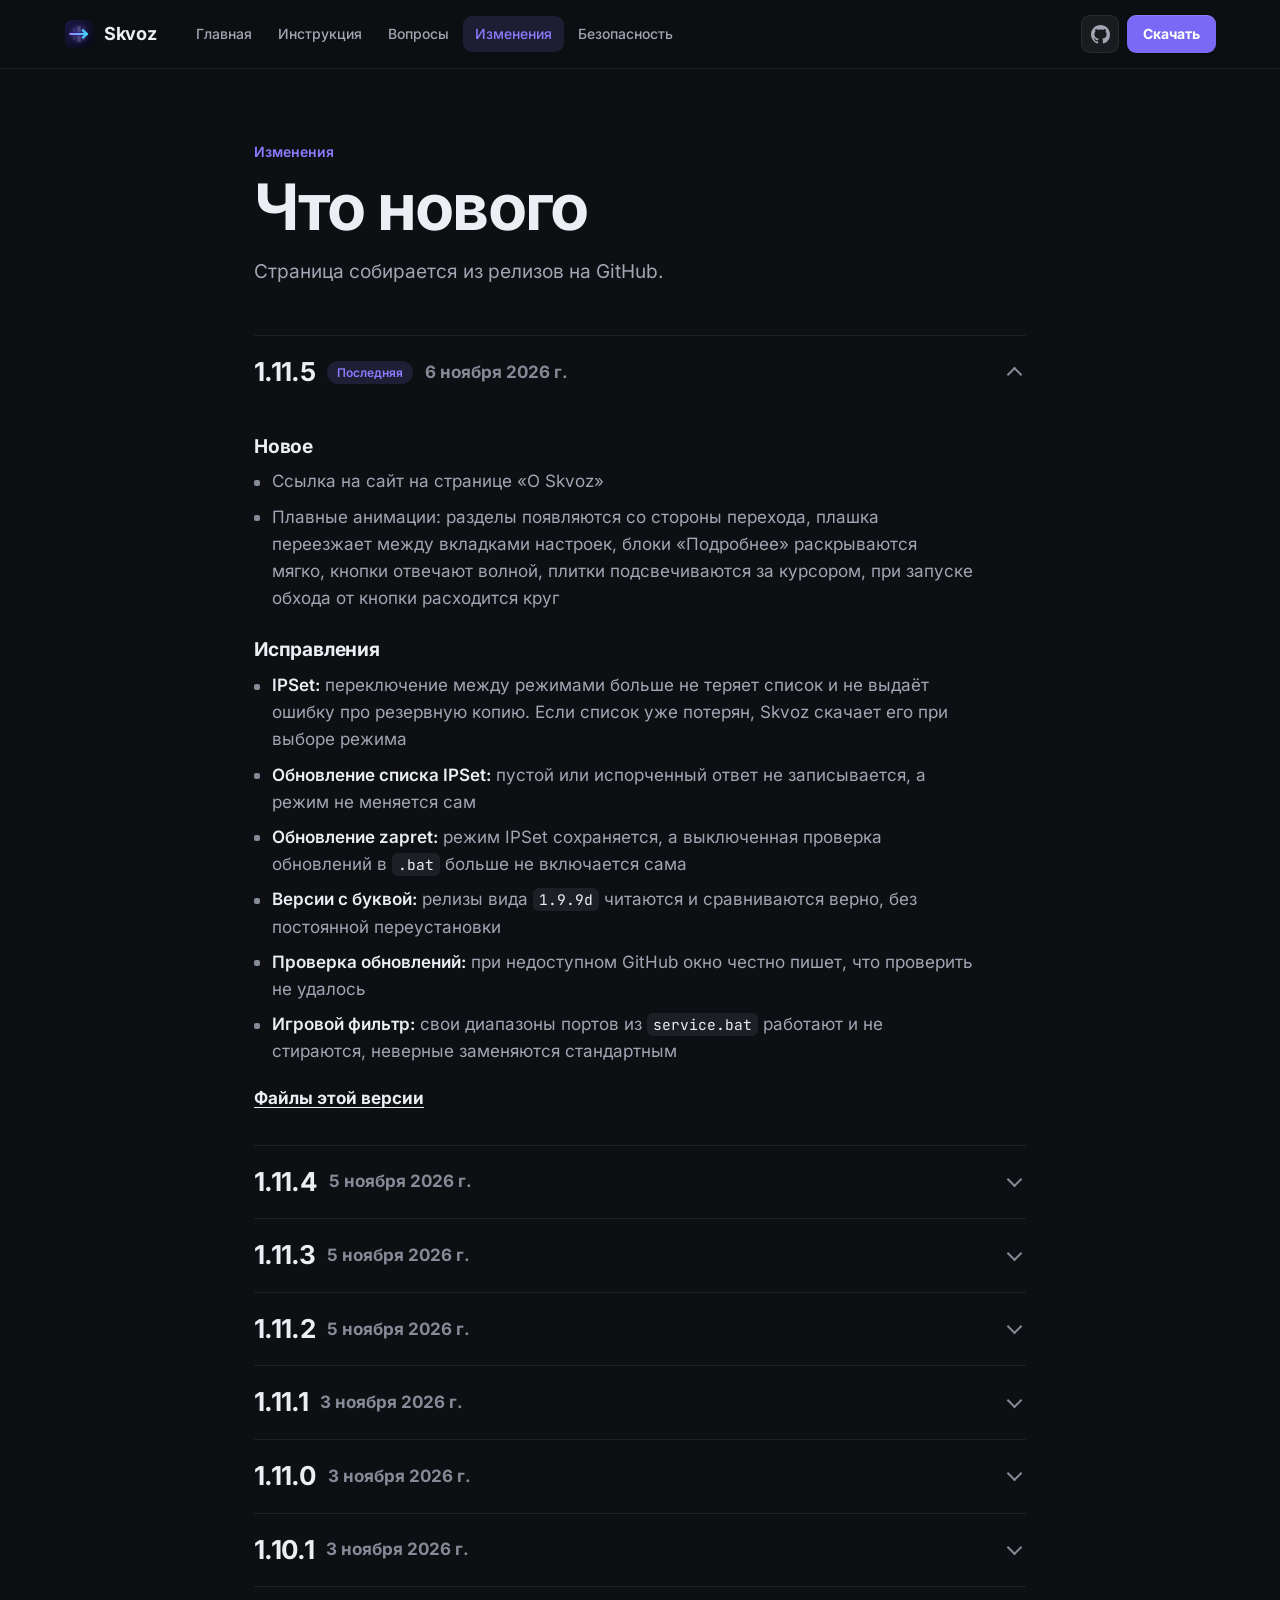
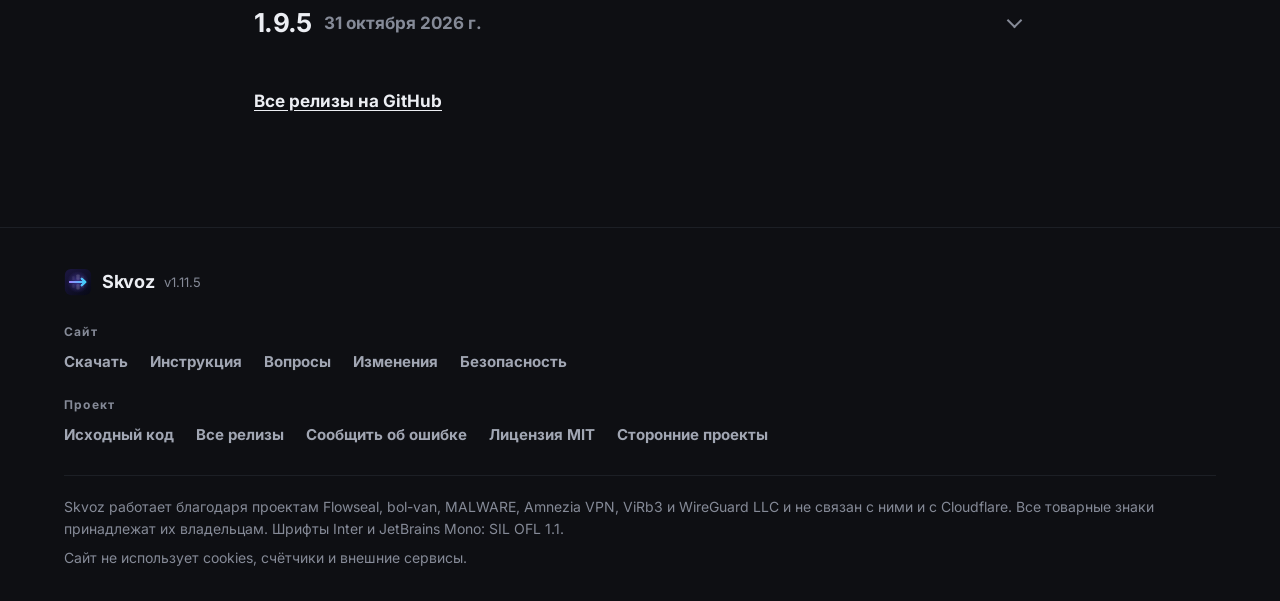
==== commit ae8580e9: "Обновление сайта" ====
--- a/changelog/index.html
+++ b/changelog/index.html
@@ -51,10 +51,32 @@
       <p class="lead">Страница собирается из релизов на GitHub.</p>
     </div>
     <div class="container narrow timeline">
-      <details class="release" id="v1.11.4" open>
+      <details class="release" id="v1.11.5" open>
+          <summary>
+            <h2>1.11.5</h2>
+            <span class="badge">Последняя</span>
+            <time datetime="2026-11-06T19:27:42Z">6 ноября 2026 г.</time>
+          </summary>
+          <div class="release-body">
+            <div class="prose release-notes"><h3>Новое</h3><ul>
+<li>Ссылка на сайт на странице «О Skvoz»</li>
+<li>Плавные анимации: разделы появляются со стороны перехода, плашка переезжает между вкладками настроек, блоки «Подробнее» раскрываются мягко, кнопки отвечают волной, плитки подсвечиваются за курсором, при запуске обхода от кнопки расходится круг</li>
+</ul>
+<h3>Исправления</h3><ul>
+<li><strong>IPSet:</strong> переключение между режимами больше не теряет список и не выдаёт ошибку про резервную копию. Если список уже потерян, Skvoz скачает его при выборе режима</li>
+<li><strong>Обновление списка IPSet:</strong> пустой или испорченный ответ не записывается, а режим не меняется сам</li>
+<li><strong>Обновление zapret:</strong> режим IPSet сохраняется, а выключенная проверка обновлений в <code>.bat</code> больше не включается сама</li>
+<li><strong>Версии с буквой:</strong> релизы вида <code>1.9.9d</code> читаются и сравниваются верно, без постоянной переустановки</li>
+<li><strong>Проверка обновлений:</strong> при недоступном GitHub окно честно пишет, что проверить не удалось</li>
+<li><strong>Игровой фильтр:</strong> свои диапазоны портов из <code>service.bat</code> работают и не стираются, неверные заменяются стандартным</li>
+</ul>
+</div>
+            <a href="https://github.com/tw1xtyq/skvoz/releases/tag/v1.11.5" target="_blank" rel="noopener noreferrer">Файлы этой версии</a>
+          </div>
+        </details><details class="release" id="v1.11.4">
           <summary>
             <h2>1.11.4</h2>
-            <span class="badge">Последняя</span>
+            
             <time datetime="2026-11-05T17:59:44Z">5 ноября 2026 г.</time>
           </summary>
           <div class="release-body">
@@ -232,7 +254,7 @@
       <a class="brand" href="/">
         <img src="/logo.svg" alt="" width="28" height="28" loading="lazy">
         <span>Skvoz</span>
-        <small>v1.11.4</small>
+        <small>v1.11.5</small>
       </a>
       <nav aria-label="Разделы сайта">
         <h2>Сайт</h2>
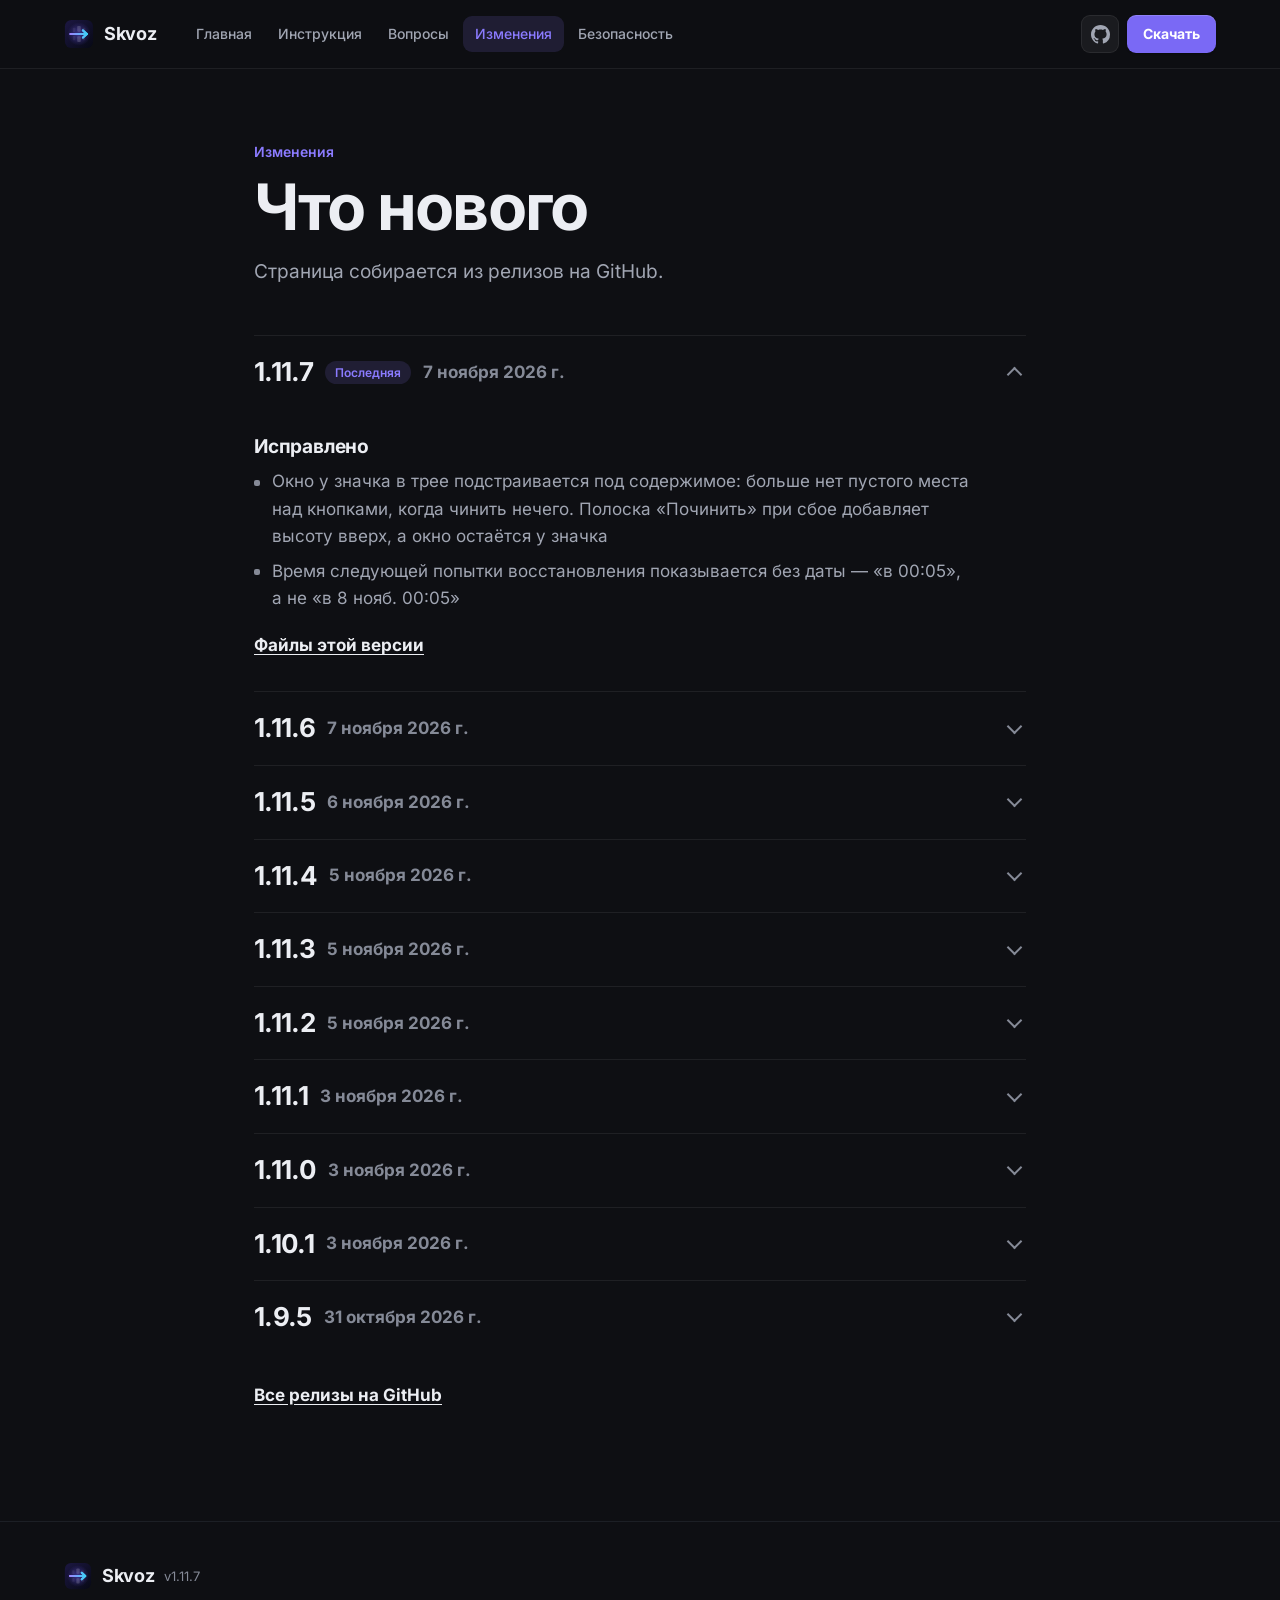
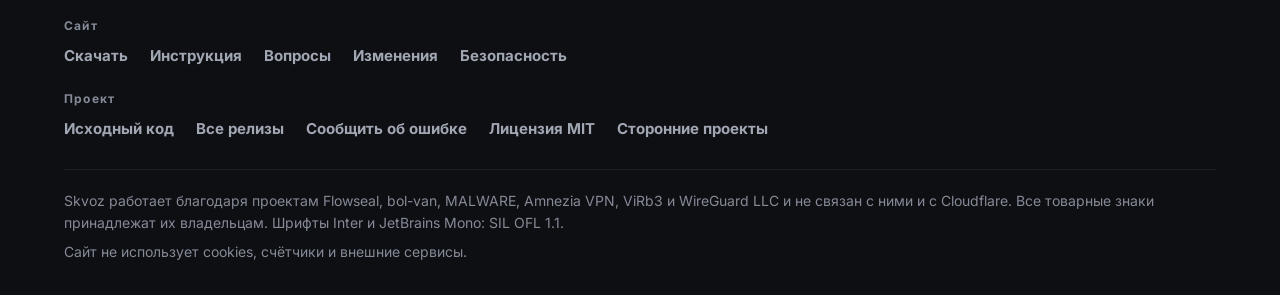
==== commit 942c6a57: "Обновление сайта" ====
--- a/changelog/index.html
+++ b/changelog/index.html
@@ -51,10 +51,53 @@
       <p class="lead">Страница собирается из релизов на GitHub.</p>
     </div>
     <div class="container narrow timeline">
-      <details class="release" id="v1.11.5" open>
+      <details class="release" id="v1.11.7" open>
+          <summary>
+            <h2>1.11.7</h2>
+            <span class="badge">Последняя</span>
+            <time datetime="2026-11-07T20:33:33Z">7 ноября 2026 г.</time>
+          </summary>
+          <div class="release-body">
+            <div class="prose release-notes"><h3>Исправлено</h3><ul>
+<li>Окно у значка в трее подстраивается под содержимое: больше нет пустого места над кнопками, когда чинить нечего. Полоска «Починить» при сбое добавляет высоту вверх, а окно остаётся у значка</li>
+<li>Время следующей попытки восстановления показывается без даты — «в 00:05», а не «в 8 нояб. 00:05»</li>
+</ul>
+</div>
+            <a href="https://github.com/tw1xtyq/skvoz/releases/tag/v1.11.7" target="_blank" rel="noopener noreferrer">Файлы этой версии</a>
+          </div>
+        </details><details class="release" id="v1.11.6">
+          <summary>
+            <h2>1.11.6</h2>
+            
+            <time datetime="2026-11-07T19:40:05Z">7 ноября 2026 г.</time>
+          </summary>
+          <div class="release-body">
+            <div class="prose release-notes"><h3>Новое</h3><ul>
+<li>Страница <strong>«О Skvoz»</strong> переделана: шапка с версией, ровный ряд ссылок и таблица авторов</li>
+<li>Окно у значка в трее теперь выглядит как Главная: те же плитки и индикаторы, без зелёной заливки</li>
+<li><strong>Трей стал функциональнее</strong>: IPSet (список / любой IP / выкл) и игровой фильтр (выкл / все / TCP / UDP) переключаются прямо из мини-окна и из меню по правой кнопке</li>
+<li>IPSet и игровой фильтр применяются <strong>сразу</strong>: если обход работает, Skvoz сам перезапускает его с тем же конфигом. В настройках они больше не блокируются при включённом обходе</li>
+<li><strong>Игровой режим</strong>: пока запущена игра (CS2, Dota 2, Valorant, Apex, Fortnite, Rust, Tarkov и другие игры на Unreal), сайты проверяются раз в 5 минут, конфиги не перебираются, фоновая перепроверка не запускается — ничего не рвёт соединение с игровым сервером. Свои игры можно добавить в настройках</li>
+<li>Кнопка <strong>«Починить»</strong> в трее и на странице «Обход», когда сайты не открываются</li>
+</ul>
+<h3>Автовосстановление</h3><ul>
+<li>Если рабочий конфиг не нашёлся, обход больше не бросается навсегда: Skvoz пробует снова через 5, 15, 30 и 60 минут и показывает время следующей попытки. Если сайты к тому времени открылись сами, winws не трогается</li>
+<li>Смена сети и выход из сна сразу запускают повторную попытку</li>
+<li>Пропавший интернет больше не тратит попытки восстановления</li>
+<li>Конфиг, который проработал без сбоев 5 минут, снова считается надёжным — после одиночного сбоя на запасной уже не переключаемся</li>
+</ul>
+<h3>Исправлено</h3><ul>
+<li>Смена IPSet или игрового фильтра молча не действовала до следующего включения обхода</li>
+<li>Повторный выбор того же режима в трее зря перезапускал обход</li>
+<li>После того как сторож сдавался и потом сам поднимал обход, пропадало «работает с …»</li>
+</ul>
+</div>
+            <a href="https://github.com/tw1xtyq/skvoz/releases/tag/v1.11.6" target="_blank" rel="noopener noreferrer">Файлы этой версии</a>
+          </div>
+        </details><details class="release" id="v1.11.5">
           <summary>
             <h2>1.11.5</h2>
-            <span class="badge">Последняя</span>
+            
             <time datetime="2026-11-06T19:27:42Z">6 ноября 2026 г.</time>
           </summary>
           <div class="release-body">
@@ -254,7 +297,7 @@
       <a class="brand" href="/">
         <img src="/logo.svg" alt="" width="28" height="28" loading="lazy">
         <span>Skvoz</span>
-        <small>v1.11.5</small>
+        <small>v1.11.7</small>
       </a>
       <nav aria-label="Разделы сайта">
         <h2>Сайт</h2>
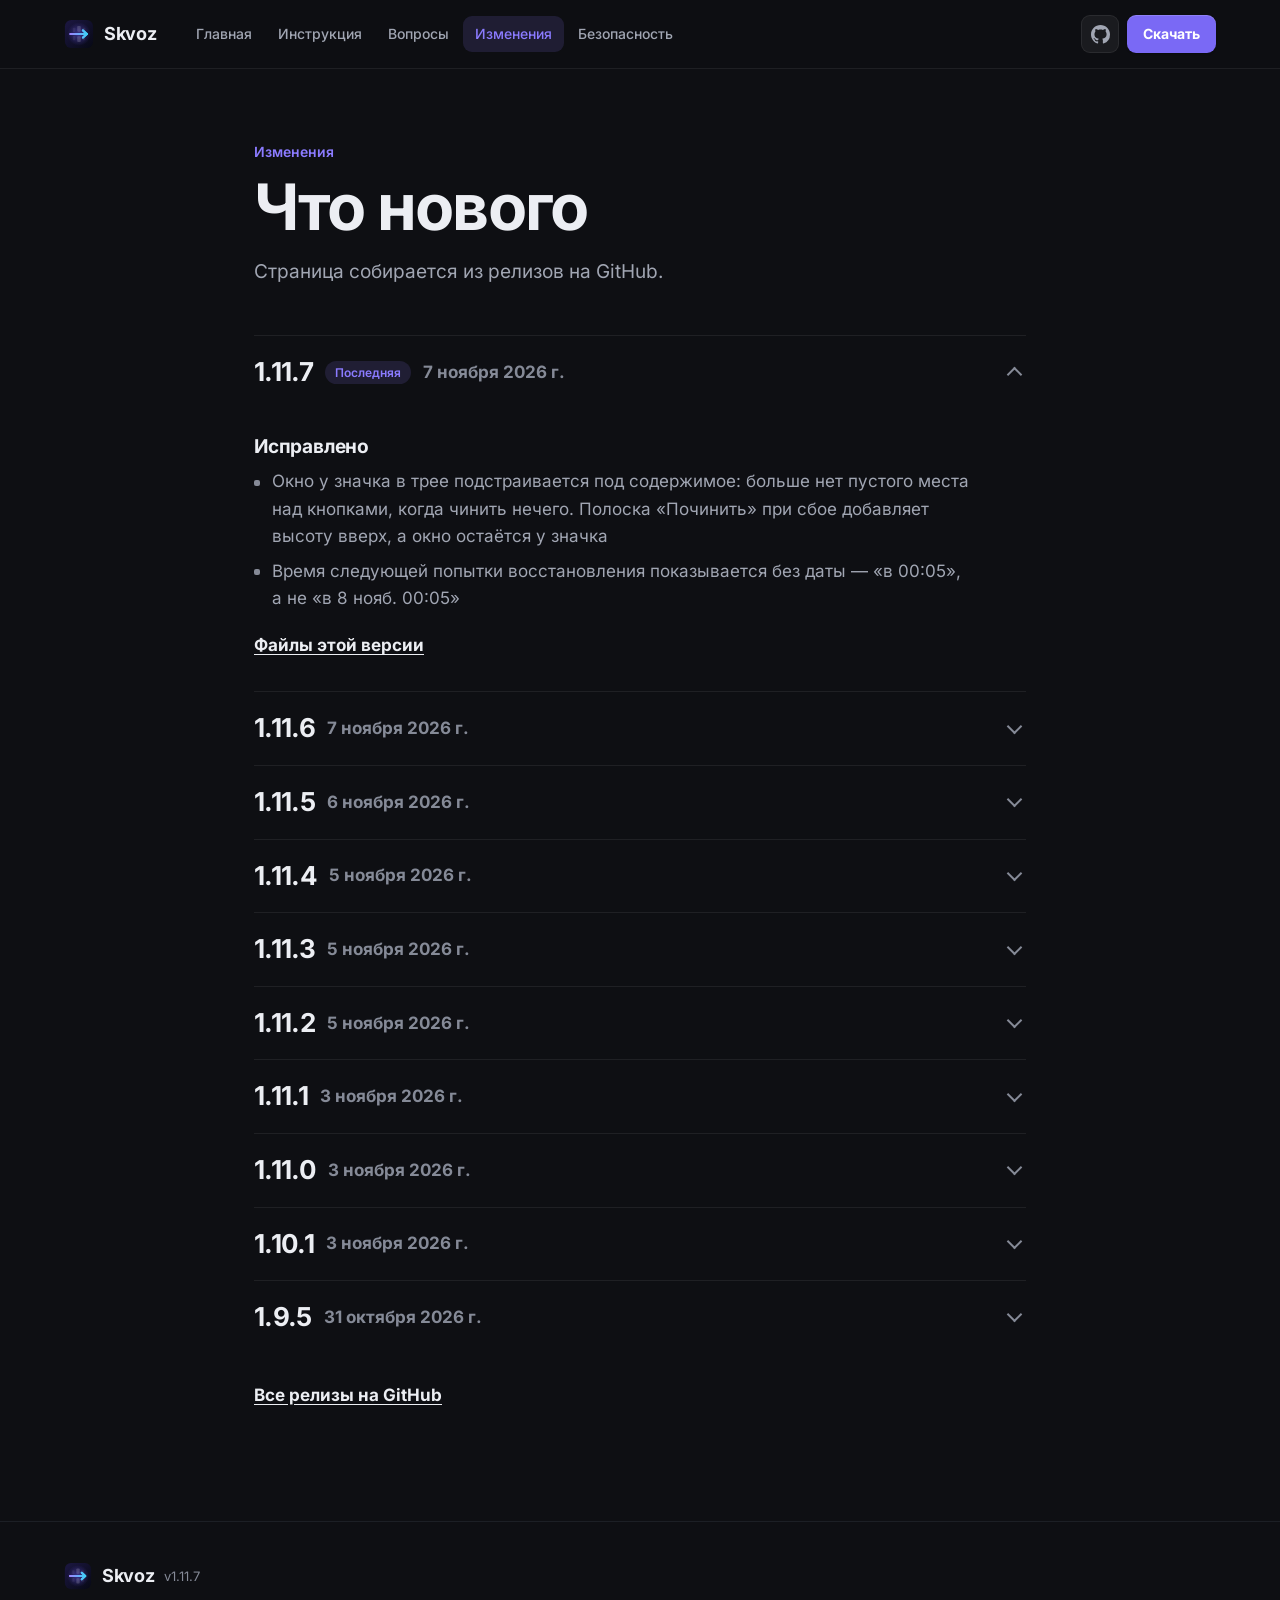
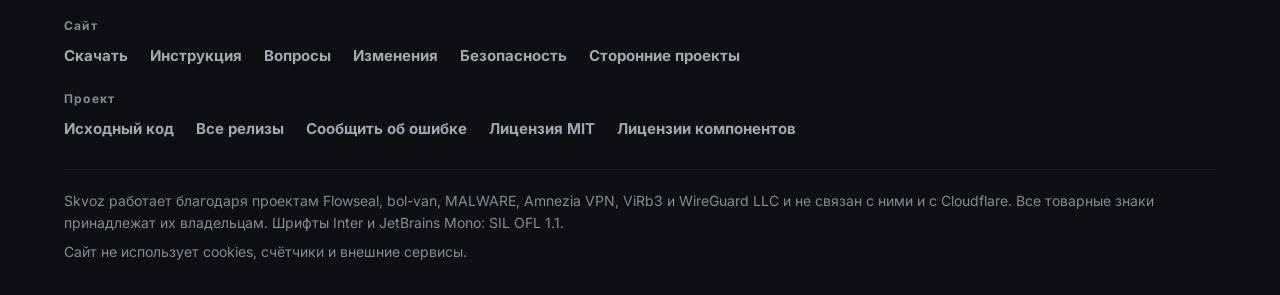
==== commit f734efc4: "Обновление сайта" ====
--- a/changelog/index.html
+++ b/changelog/index.html
@@ -20,8 +20,8 @@
     <meta property="og:image" content="https://tw1xtyq.github.io/og.png">
     <meta name="twitter:card" content="summary_large_image">
     <link rel="preload" href="/assets/inter-cyrillic-wght-normal-DqGufNeO.woff2" as="font" type="font/woff2" crossorigin>
-    <link rel="stylesheet" href="/assets/main-BiKpI5DV.css" integrity="sha384-gYOR4tR+DxECLUcDzY/63Vt2lnIB7W0XDzqd5/jDL5pl0zQy1sBBV1hU8kmsnh2k">
-    <script type="module" src="/assets/main-BImN2msO.js" integrity="sha384-33UPVuQ313bor5JcLnS4hQ8blPriEPeun53to2JofNAPHDtDMoPda+d2laqHSMqt"></script>
+    <link rel="stylesheet" href="/assets/main-CpcuSaCh.css" integrity="sha384-wX1WjdLZVDdfAkdI1visI8pwt4gESKgcMEGSUvkiYCHSyMMjb2r3HAARXsrvYD5S">
+    <script type="module" src="/assets/main-CIuJJUh0.js" integrity="sha384-33UPVuQ313bor5JcLnS4hQ8blPriEPeun53to2JofNAPHDtDMoPda+d2laqHSMqt"></script>
     </head>
 <body>
   <a class="skip-link" href="#main">К содержимому</a>
@@ -302,6 +302,7 @@
       <nav aria-label="Разделы сайта">
         <h2>Сайт</h2>
         <a href="/download/">Скачать</a><a href="/guide/">Инструкция</a><a href="/faq/">Вопросы</a><a href="/changelog/">Изменения</a><a href="/security/">Безопасность</a>
+        <a href="/credits/">Сторонние проекты</a>
       </nav>
       <nav aria-label="Проект на GitHub">
         <h2>Проект</h2>
@@ -309,7 +310,7 @@
         <a href="https://github.com/tw1xtyq/skvoz/releases" target="_blank" rel="noopener noreferrer">Все релизы</a>
         <a href="https://github.com/tw1xtyq/skvoz/issues" target="_blank" rel="noopener noreferrer">Сообщить об ошибке</a>
         <a href="https://github.com/tw1xtyq/skvoz/blob/main/LICENSE" target="_blank" rel="noopener noreferrer">Лицензия MIT</a>
-        <a href="https://github.com/tw1xtyq/skvoz/blob/main/THIRD_PARTY_NOTICES.md" target="_blank" rel="noopener noreferrer">Сторонние проекты</a>
+        <a href="https://github.com/tw1xtyq/skvoz/blob/main/THIRD_PARTY_NOTICES.md" target="_blank" rel="noopener noreferrer">Лицензии компонентов</a>
       </nav>
       <div class="site-footer-note">
         <p>
--- a/assets/main-CpcuSaCh.css
+++ b/assets/main-CpcuSaCh.css
@@ -0,0 +1 @@
+@font-face{font-family:Inter Variable;font-style:normal;font-display:swap;font-weight:100 900;src:url(/assets/inter-cyrillic-ext-wght-normal-BOeWTOD4.woff2)format("woff2-variations");unicode-range:U+460-52F,U+1C80-1C8A,U+20B4,U+2DE0-2DFF,U+A640-A69F,U+FE2E-FE2F}@font-face{font-family:Inter Variable;font-style:normal;font-display:swap;font-weight:100 900;src:url(/assets/inter-cyrillic-wght-normal-DqGufNeO.woff2)format("woff2-variations");unicode-range:U+301,U+400-45F,U+490-491,U+4B0-4B1,U+2116}@font-face{font-family:Inter Variable;font-style:normal;font-display:swap;font-weight:100 900;src:url(/assets/inter-greek-ext-wght-normal-DlzME5K_.woff2)format("woff2-variations");unicode-range:U+1F??}@font-face{font-family:Inter Variable;font-style:normal;font-display:swap;font-weight:100 900;src:url(/assets/inter-greek-wght-normal-CkhJZR-_.woff2)format("woff2-variations");unicode-range:U+370-377,U+37A-37F,U+384-38A,U+38C,U+38E-3A1,U+3A3-3FF}@font-face{font-family:Inter Variable;font-style:normal;font-display:swap;font-weight:100 900;src:url(/assets/inter-vietnamese-wght-normal-CBcvBZtf.woff2)format("woff2-variations");unicode-range:U+102-103,U+110-111,U+128-129,U+168-169,U+1A0-1A1,U+1AF-1B0,U+300-301,U+303-304,U+308-309,U+323,U+329,U+1EA0-1EF9,U+20AB}@font-face{font-family:Inter Variable;font-style:normal;font-display:swap;font-weight:100 900;src:url(/assets/inter-latin-ext-wght-normal-DO1Apj_S.woff2)format("woff2-variations");unicode-range:U+100-2BA,U+2BD-2C5,U+2C7-2CC,U+2CE-2D7,U+2DD-2FF,U+304,U+308,U+329,U+1D00-1DBF,U+1E00-1E9F,U+1EF2-1EFF,U+2020,U+20A0-20AB,U+20AD-20C0,U+2113,U+2C60-2C7F,U+A720-A7FF}@font-face{font-family:Inter Variable;font-style:normal;font-display:swap;font-weight:100 900;src:url(/assets/inter-latin-wght-normal-Dx4kXJAl.woff2)format("woff2-variations");unicode-range:U+??,U+131,U+152-153,U+2BB-2BC,U+2C6,U+2DA,U+2DC,U+304,U+308,U+329,U+2000-206F,U+20AC,U+2122,U+2191,U+2193,U+2212,U+2215,U+FEFF,U+FFFD}@font-face{font-family:JetBrains Mono Variable;font-style:normal;font-display:swap;font-weight:100 800;src:url(/assets/jetbrains-mono-cyrillic-ext-wght-normal-EocZY2iu.woff2)format("woff2-variations");unicode-range:U+460-52F,U+1C80-1C8A,U+20B4,U+2DE0-2DFF,U+A640-A69F,U+FE2E-FE2F}@font-face{font-family:JetBrains Mono Variable;font-style:normal;font-display:swap;font-weight:100 800;src:url(/assets/jetbrains-mono-cyrillic-wght-normal-D73BlboJ.woff2)format("woff2-variations");unicode-range:U+301,U+400-45F,U+490-491,U+4B0-4B1,U+2116}@font-face{font-family:JetBrains Mono Variable;font-style:normal;font-display:swap;font-weight:100 800;src:url(/assets/jetbrains-mono-greek-wght-normal-Bw9x6K1M.woff2)format("woff2-variations");unicode-range:U+370-377,U+37A-37F,U+384-38A,U+38C,U+38E-3A1,U+3A3-3FF}@font-face{font-family:JetBrains Mono Variable;font-style:normal;font-display:swap;font-weight:100 800;src:url(/assets/jetbrains-mono-vietnamese-wght-normal-Bt-aOZkq.woff2)format("woff2-variations");unicode-range:U+102-103,U+110-111,U+128-129,U+168-169,U+1A0-1A1,U+1AF-1B0,U+300-301,U+303-304,U+308-309,U+323,U+329,U+1EA0-1EF9,U+20AB}@font-face{font-family:JetBrains Mono Variable;font-style:normal;font-display:swap;font-weight:100 800;src:url(/assets/jetbrains-mono-latin-ext-wght-normal-DBQx-q_a.woff2)format("woff2-variations");unicode-range:U+100-2BA,U+2BD-2C5,U+2C7-2CC,U+2CE-2D7,U+2DD-2FF,U+304,U+308,U+329,U+1D00-1DBF,U+1E00-1E9F,U+1EF2-1EFF,U+2020,U+20A0-20AB,U+20AD-20C0,U+2113,U+2C60-2C7F,U+A720-A7FF}@font-face{font-family:JetBrains Mono Variable;font-style:normal;font-display:swap;font-weight:100 800;src:url(/assets/jetbrains-mono-latin-wght-normal-B9CIFXIH.woff2)format("woff2-variations");unicode-range:U+??,U+131,U+152-153,U+2BB-2BC,U+2C6,U+2DA,U+2DC,U+304,U+308,U+329,U+2000-206F,U+20AC,U+2122,U+2191,U+2193,U+2212,U+2215,U+FEFF,U+FFFD}:root{--lightningcss-light: ;--lightningcss-dark:initial;color-scheme:dark;--bg:#0e0f13;--surface:#121318;--surface-2:#16181d;--surface-3:#1c1f25;--border:#ffffff12;--border-hover:#ffffff24;--text:#eceef3;--text-2:#a1a6b3;--text-3:#858a97;--accent:#8b7bff;--accent-soft:#8b7bff24;--btn-bg:#7a69f5;--ok:#3ccf6e;--warn:#f5b335;--danger:#ff5c52;--beam-a:#8f7dff;--beam-b:#3cc8f2;--focus:#8b7bff;--sans:"Inter Variable", "Segoe UI Variable Display", "Segoe UI", system-ui, sans-serif;--mono:"JetBrains Mono Variable", "Cascadia Code", Consolas, monospace;--r-sm:9px;--r-md:12px;--r-lg:14px;--r-xl:18px;--ease:cubic-bezier(.22, 1, .36, 1);--header-h:68px}*,:before,:after{box-sizing:border-box}[hidden]{display:none!important}html{background:var(--bg);scroll-behavior:smooth;scroll-padding-top:calc(var(--header-h) + 24px);-webkit-text-size-adjust:100%}body{color:var(--text);background:var(--bg);font-family:var(--sans);-webkit-font-smoothing:antialiased;margin:0;font-size:17px;font-weight:400;line-height:1.6;overflow-x:clip}h1,h2,h3,p,ul,ol,dl,dd,figure{margin:0;padding:0}ul,ol{list-style:none}h1,h2,h3{letter-spacing:-.025em;text-wrap:balance;font-weight:700;line-height:1.1}h2{font-size:clamp(30px,4.4vw,48px)}h3{letter-spacing:-.01em;font-size:21px;line-height:1.25}p{text-wrap:pretty}a{color:inherit}img,svg{display:block}code,pre{font-family:var(--mono);font-size:.86em}button,input{font:inherit;color:inherit}:focus-visible{outline:2px solid var(--focus);outline-offset:3px;border-radius:4px}::selection{color:#fff;background:var(--btn-bg)}.icon{fill:none;stroke:currentColor;stroke-width:1.8px;stroke-linecap:round;stroke-linejoin:round;flex:none;width:24px;height:24px}.icon-fill{fill:currentColor;stroke:none}.sr-only{clip-path:inset(50%);white-space:nowrap;width:1px;height:1px;position:absolute;overflow:hidden}.container{width:100%;max-width:1200px;margin-inline:auto;padding-inline:24px}.container.narrow{max-width:820px}.muted{color:var(--text-3)}.skip-link{z-index:100;color:#fff;background:var(--btn-bg);border-radius:var(--r-sm);padding:10px 16px;font-weight:600;position:fixed;top:12px;left:12px;transform:translateY(-200%)}.skip-link:focus{transform:none}.btn{border-radius:var(--r-md);text-align:center;cursor:pointer;min-height:48px;transition:background .25s var(--ease), box-shadow .25s var(--ease), transform .2s var(--ease);border:0;justify-content:center;align-items:center;gap:12px;padding:0 22px;font-size:15px;font-weight:700;line-height:1.2;text-decoration:none;display:inline-flex;position:relative}.btn:active{transform:scale(.97)}.btn .icon{stroke-width:2px;width:19px;height:19px}.btn-primary{color:#fff;background:var(--btn-bg);box-shadow:inset 0 1px #ffffff29,0 1px 2px #0000004d}.btn-primary:hover{transform:translateY(-1px);box-shadow:inset 0 1px #fff3,0 6px 20px #7a69f566}.btn-secondary{color:var(--text);box-shadow:inset 0 0 0 1px var(--border);background:#ffffff0e}.btn-secondary:hover{box-shadow:inset 0 0 0 1px var(--border-hover);background:#ffffff17}.btn:focus-visible{outline:2px solid var(--focus);outline-offset:3px}.link-arrow{align-items:center;gap:8px;font-weight:600;text-decoration:none;display:inline-flex}.link-arrow .icon{width:20px;height:20px;transition:transform .25s var(--ease)}.link-arrow:hover .icon{transform:translate(4px)}.badge{color:var(--accent);background:var(--accent-soft);border-radius:999px;padding:2px 10px;font-size:12px;font-weight:600;line-height:1.6;display:inline-block}.eyebrow{color:var(--accent);margin-bottom:10px;font-size:14px;font-weight:600}.card{background:var(--surface-2);border-radius:var(--r-xl);box-shadow:inset 0 0 0 1px var(--border)}.site-header{z-index:50;border-bottom:1px solid var(--border);-webkit-backdrop-filter:blur(20px)saturate(1.3);backdrop-filter:blur(20px)saturate(1.3);background:#0e0f13d1;position:sticky;top:0}.site-header-row{min-height:var(--header-h);align-items:center;gap:28px;display:flex}.brand{letter-spacing:-.02em;align-items:center;gap:10px;font-size:18px;font-weight:700;text-decoration:none;display:inline-flex}.brand small{color:var(--text-3);letter-spacing:0;font-size:13px;font-weight:400}.site-nav{align-items:center;gap:2px;margin-right:auto;display:flex}.site-nav a{color:var(--text-2);border-radius:var(--r-sm);transition:color .2s var(--ease), background .2s var(--ease);align-items:center;padding:7px 12px;font-size:14px;font-weight:500;text-decoration:none;display:inline-flex}.site-nav a:hover{color:var(--text);background:var(--surface-3)}.site-nav a[aria-current=page]{color:var(--accent);background:var(--accent-soft)}.site-actions{align-items:center;gap:8px;display:flex}.icon-btn{width:38px;height:38px;color:var(--text-2);border:1px solid var(--border);border-radius:var(--r-sm);cursor:pointer;transition:color .2s var(--ease), border-color .2s var(--ease);background:#ffffff0e;place-items:center;display:grid}.icon-btn:hover{color:var(--text);border-color:var(--border-hover)}.icon-btn .icon{width:19px;height:19px}.btn-sm{border-radius:var(--r-sm);min-height:38px;padding:0 16px;font-size:14px}.nav-toggle{display:none}.hero{position:relative;overflow:hidden}.ambient{pointer-events:none;position:absolute;inset:0;overflow:hidden;-webkit-mask-image:linear-gradient(#000 55%,#0000);mask-image:linear-gradient(#000 55%,#0000)}.orb{filter:blur(48px);border-radius:50%;animation:18s ease-in-out infinite orb-float;position:absolute}.orb-a{background:radial-gradient(circle,#6f5cff42,#0000 70%);width:720px;height:720px;top:-160px;right:-60px}.orb-b{background:radial-gradient(circle,#3cc8f21f,#0000 70%);width:520px;height:520px;animation-delay:-7s;bottom:-160px;left:-120px}.grid-bg{background-image:linear-gradient(#ffffff06 1px,#0000 1px),linear-gradient(90deg,#ffffff06 1px,#0000 1px);background-size:48px 48px;position:absolute;inset:0;-webkit-mask-image:radial-gradient(80% 75% at 55% 35%,#000,#0000);mask-image:radial-gradient(80% 75% at 55% 35%,#000,#0000)}@keyframes orb-float{50%{transform:translate(-24px,20px)scale(1.05)}}.hero-grid{z-index:1;grid-template-columns:minmax(0,.92fr) minmax(0,1.08fr);align-items:center;gap:clamp(32px,5vw,64px);padding-block:clamp(48px,7vw,96px);display:grid;position:relative}.hero-copy{flex-direction:column;align-items:flex-start;display:flex}.hero h1{letter-spacing:-.035em;margin-top:20px;font-size:clamp(38px,4.8vw,58px);line-height:1.08}.hero-lead{color:var(--text-2);margin-top:18px;font-size:18px;line-height:1.55}.hero-cta{flex-wrap:wrap;gap:10px;margin-top:28px;display:flex}.hero-meta{color:var(--text-3);margin-top:12px;font-size:14px}.os-note{color:var(--warn);border-radius:var(--r-sm);background:#f5b3351a;margin-top:14px;padding:10px 14px;font-size:14px;font-weight:500}.status-chip{min-height:32px;color:var(--text);border:1px solid var(--border);white-space:nowrap;background:#ffffff09;border-radius:999px;align-items:center;gap:8px;padding:5px 12px;font-size:13px;font-weight:500;text-decoration:none;display:inline-flex}.status-chip>.dot{background:var(--ok);width:7px;height:7px;box-shadow:0 0 8px #3ccf6e80}.status-chip>.icon{width:14px;height:14px;color:var(--text-3);transition:transform .25s var(--ease)}a.status-chip:hover{border-color:var(--border-hover)}a.status-chip:hover>.icon{transform:translate(3px)}.perks{flex-wrap:wrap;gap:8px;margin-top:24px;display:flex}.hero-visual{min-width:0;position:relative}.beam{background:linear-gradient(90deg, var(--beam-a), var(--beam-b) 40%, transparent 70%);width:100vw;height:10px;transition:opacity .5s var(--ease);border-radius:999px;margin-top:-5px;position:absolute;top:50%;left:50%;overflow:hidden}.beam i{background:linear-gradient(90deg,#0000,#ffffffb3,#0000);width:14%;animation:3.6s linear infinite beam-run;position:absolute;inset:0 auto 0 0}.hero-visual[data-live=false] .beam{opacity:.12}.hero-visual[data-live=false] .beam i{animation-play-state:paused}@keyframes beam-run{0%{transform:translate(-100%)}to{transform:translate(500%)}}.app-window{border-radius:var(--r-xl);box-shadow:0 0 0 1px var(--border-hover), 0 30px 80px #0000008c;background:#0e0f13;position:relative;overflow:hidden}.app-titlebar{height:38px;color:var(--text-2);border-bottom:1px solid #ffffff12;align-items:center;gap:8px;padding-inline:14px;font-size:13px;font-weight:600;display:flex}.app-titlebar em{color:var(--text-3);letter-spacing:.04em;margin-left:auto;font-size:12px;font-style:normal}.app-body{display:flex}.app-side{border-right:1px solid #ffffff12;flex-direction:column;gap:6px;padding:12px 10px;display:flex}.app-side span{width:40px;height:40px;color:var(--text-3);border-radius:var(--r-sm);place-items:center;display:grid}.app-side span.is-active{color:#fff;background:#8b7bff2e}.app-side .icon{width:20px;height:20px}.app-main{flex:1;min-width:0;padding:20px}.app-head strong{font-size:22px;font-weight:700;line-height:1.2;display:block}.app-head span{color:var(--text-3);font-size:14px}.app-cards{grid-template-columns:repeat(3,1fr);gap:12px;margin-top:16px;display:grid}.app-card{border-radius:var(--r-md);transition:box-shadow .3s var(--ease);background:#16181d;flex-direction:column;padding:14px;display:flex;box-shadow:inset 0 0 0 1px #ffffff12}.app-card[data-on=true]{box-shadow:inset 0 0 0 1px #3ccf6e4d}.app-card-top{color:var(--text-2);justify-content:space-between;align-items:center;margin-bottom:10px;display:flex}.app-card-top .icon{width:34px;height:34px;color:var(--accent);border:1px solid var(--border);background:#ffffff0a;border-radius:10px;padding:7px}.app-card strong{font-size:16px;font-weight:700;line-height:1.25}.app-card small{color:var(--text-3);font-size:13px;line-height:1.35}.app-card-state{color:var(--text-2);margin-top:auto;padding-top:8px;font-size:14px;font-weight:700}.dot{background:var(--text-3);width:9px;height:9px;transition:background .3s var(--ease), box-shadow .3s var(--ease);border-radius:50%;flex:none;display:block}[data-on=true]>.dot,[data-on=true]>.app-card-top>.dot{background:var(--ok);box-shadow:0 0 10px #3ccf6e80}.app-btn{border-radius:var(--r-sm);cursor:pointer;min-height:38px;transition:background .2s var(--ease);background:#ffffff12;border:0;margin-top:12px;font-size:14px;font-weight:600}.app-btn:hover{background:#ffffff21}.app-access{border-radius:var(--r-md);background:#16181d;margin-top:12px;padding:14px;box-shadow:inset 0 0 0 1px #ffffff12}.app-access>strong{font-size:15px;font-weight:700}.app-access-grid{grid-template-columns:repeat(3,1fr);gap:12px;margin-top:8px;display:grid}.app-access-item{grid-template-columns:auto 1fr;align-items:center;column-gap:8px;font-size:14px;display:grid}.app-access-item b{font-weight:600}.app-access-item span{color:var(--text-3);grid-column:2;font-size:13px;line-height:1.3}.app-access-item[data-on=false]>.dot{background:var(--danger)}.section{padding-top:clamp(80px,11vw,136px)}.section-tight{padding-top:clamp(48px,6vw,72px)}.section-head{margin-bottom:44px}.section-more{color:var(--text-2);margin-top:28px}.features{grid-template-columns:repeat(4,minmax(0,1fr));gap:12px;display:grid}.feature{transition:border-color .3s var(--ease), background .3s var(--ease);padding:20px}.tile{width:44px;height:44px;color:var(--accent);border:1px solid var(--border);background:#ffffff0a;border-radius:13px;place-items:center;margin-bottom:16px;display:grid}.feature h3{margin-bottom:6px;font-size:17px}.feature p{color:var(--text-2);font-size:15px;line-height:1.5}.compare{overflow:hidden}.compare table{border-collapse:collapse;text-align:left;width:100%;font-size:15px;line-height:1.45}.compare th,.compare td{vertical-align:top;border-top:1px solid var(--border);padding:16px 20px}.compare thead th,.compare thead td{border-top:0}.compare thead th{font-size:16px;font-weight:600}.compare tbody th{width:22%;color:var(--text-3);font-weight:500}.compare tbody td{color:var(--text-2)}.compare tbody tr{transition:background .25s var(--ease)}.compare tbody tr:hover{background:#ffffff05}.split{grid-template-columns:1fr 1fr;align-items:center;gap:clamp(32px,6vw,72px);display:grid}.ticks{color:var(--text-2);gap:14px;display:grid}.split .ticks{margin-top:28px}.ticks li{padding-left:22px;position:relative}.ticks li:before{content:"";background:var(--accent);border-radius:2px;width:8px;height:8px;position:absolute;top:.62em;left:0}.ticks-warn li:before{background:var(--warn)}.ticks b{color:var(--text);font-weight:600}.log{background:var(--surface);border-radius:var(--r-lg);box-shadow:inset 0 0 0 1px var(--border);font-family:var(--mono);font-size:13.5px;line-height:1.5;overflow:hidden}.log figcaption{color:var(--text-2);border-bottom:1px solid var(--border);justify-content:space-between;padding:14px 20px;display:flex}.log em{color:var(--text-3);font-style:normal}.log ol{gap:10px;padding:18px 20px;display:grid}.log li{grid-template-columns:auto 1fr;gap:14px;display:grid}.log time{color:var(--text-3)}.log [data-level=ok] span{color:var(--ok)}.log [data-level=warn] span{color:var(--warn)}.log [data-level=info] span{color:var(--beam-b)}.trust{grid-template-columns:1fr 1.25fr;gap:clamp(32px,5vw,64px);padding:clamp(28px,5vw,56px);display:grid}.trust-head h2{margin-bottom:22px;font-size:clamp(26px,3.4vw,36px)}.trust-grid{gap:26px;display:grid}.trust-grid>div{grid-template-columns:auto 1fr;column-gap:16px;display:grid}.trust-grid h3{font-size:19px}.trust-grid p{color:var(--text-2);grid-column:2;margin-top:4px}.finale{text-align:center;border-top:1px solid var(--border);margin-top:clamp(80px,11vw,136px);padding-block:clamp(64px,9vw,112px)}.finale h2{font-size:clamp(38px,6vw,68px)}.finale p{color:var(--text-2);margin-top:14px;font-size:19px}.faq-list{gap:10px;display:grid}.faq-item{background:var(--surface-2);border-radius:var(--r-lg);box-shadow:inset 0 0 0 1px var(--border);transition:box-shadow .2s var(--ease)}.faq-item:hover,.faq-item[open]{box-shadow:inset 0 0 0 1px var(--border-hover)}.faq-item summary{cursor:pointer;padding:18px 56px 18px 22px;font-size:18px;font-weight:600;line-height:1.35;list-style:none;position:relative}.faq-item summary::-webkit-details-marker{display:none}.faq-item summary:after{content:"";border-right:2.5px solid var(--text-2);border-bottom:2.5px solid var(--text-2);width:11px;height:11px;transition:transform .2s var(--ease), margin .2s var(--ease);margin-top:-8px;position:absolute;top:50%;right:22px;transform:rotate(45deg)}.faq-item[open] summary:after{margin-top:-3px;transform:rotate(225deg)}.faq-item summary:focus-visible{border-radius:var(--r-lg);outline-offset:-2px}.faq-item p{color:var(--text-2);padding:0 22px 20px}.faq-group{margin-bottom:40px}.faq-group h2{margin-bottom:16px;font-size:24px}.faq-empty{color:var(--text-2);text-align:center;padding:28px 0}.search{color:var(--text-3);background:var(--surface-2);border-radius:var(--r-md);box-shadow:inset 0 0 0 1px var(--border);align-items:center;gap:12px;margin-top:28px;padding:0 18px;display:flex}.search:focus-within{box-shadow:inset 0 0 0 1px var(--accent)}.search input{width:100%;min-height:54px;color:var(--text);background:0 0;border:0;outline:0;font-weight:700}.search kbd{color:var(--text-3);background:var(--surface-3);font-family:var(--mono);border-radius:6px;padding:1px 8px;font-size:13px}.search:focus-within kbd{display:none}.search input::placeholder{color:var(--text-3)}.page-head{padding-top:clamp(40px,6vw,72px);padding-bottom:clamp(32px,4vw,48px)}.page-head h1{letter-spacing:-.03em;font-size:clamp(38px,6vw,64px);line-height:1.05}.lead{max-width:640px;color:var(--text-2);margin-top:16px;font-size:19px}.assets{grid-template-columns:repeat(2,1fr);gap:16px;display:grid}.asset{flex-direction:column;min-width:0;padding:32px;display:flex}.asset-primary{box-shadow:inset 0 0 0 1px var(--accent), 0 0 40px #8b7bff1a}.asset-head{flex-wrap:wrap;align-items:center;gap:12px;display:flex}.asset-head h2{font-size:30px}.asset>p{color:var(--text-2);margin-top:10px}.asset .btn{margin-top:24px}.asset .asset-name{color:var(--text-3);font-family:var(--mono);overflow-wrap:anywhere;margin-top:12px;font-size:13px}.asset-hash{margin-top:auto;padding-top:20px}.asset-hash>span{color:var(--text-3);margin-bottom:6px;font-size:13px;font-weight:600;display:block}.code-line{background:var(--surface);border-radius:var(--r-sm);box-shadow:inset 0 0 0 1px var(--border);align-items:center;gap:12px;padding:10px 12px 10px 14px;display:flex}.code-line code{overflow-wrap:anywhere;flex:1;min-width:0;font-size:13px;line-height:1.5}.copy-btn{min-height:34px;color:var(--text-2);background:var(--surface-3);cursor:pointer;transition:color .2s var(--ease);border:0;border-radius:8px;flex:none;align-items:center;gap:6px;padding:0 10px;font-size:13px;font-weight:600;display:inline-flex}.copy-btn:hover{color:var(--text)}.copy-btn .icon{width:16px;height:16px}.info-grid{grid-template-columns:repeat(2,1fr);gap:16px;margin-top:16px;display:grid}.info{min-width:0;padding:28px 32px}.info h2{margin-bottom:14px;font-size:23px}.info>p{color:var(--text-2)}.info .code-line{margin-block:14px}.info-wide{grid-column:1/-1}.plain-steps{color:var(--text-2);counter-reset:step;gap:10px;margin-top:14px;display:grid}.plain-steps li{counter-increment:step;padding-left:36px;position:relative}.plain-steps li:before{width:25px;height:25px;color:var(--accent);content:counter(step);background:var(--accent-soft);border-radius:8px;place-items:center;font-size:14px;font-weight:700;display:grid;position:absolute;top:1px;left:0}.plain-steps b{color:var(--text);font-weight:600}.docs{grid-template-columns:230px minmax(0,1fr);align-items:start;gap:56px;display:grid}.toc{top:calc(var(--header-h) + 24px);gap:2px;display:grid;position:sticky}.toc a{color:var(--text-2);border-radius:var(--r-sm);transition:color .2s var(--ease), background .2s var(--ease);padding:7px 12px;font-size:15px;font-weight:700;text-decoration:none}.toc a:hover,.toc a[aria-current]{color:var(--text);background:var(--surface-3)}.prose{max-width:720px;color:var(--text-2)}.prose section+section{margin-top:52px}.prose h2{color:var(--text);margin-bottom:16px;font-size:clamp(26px,3.2vw,32px)}.anchor{color:var(--text-3);opacity:0;transition:opacity .2s var(--ease), color .2s var(--ease);margin-left:10px;font-weight:400;text-decoration:none}.prose h2:hover .anchor,.anchor:focus-visible{opacity:1}.anchor:hover{color:var(--accent)}.prose h3{color:var(--text);margin-top:26px;margin-bottom:10px;font-size:19px}.prose p+p,.prose p+ul,.prose ul+p,.prose ol+p,.prose dl+p,.prose .code-line,.prose .code-block{margin-top:14px}.prose a{color:var(--text);text-underline-offset:3px}.prose b,.prose strong{color:var(--text);font-weight:600}.prose :not(pre)>code{color:var(--text);background:var(--surface-3);overflow-wrap:anywhere;border-radius:6px;padding:2px 6px}.prose .code-line code{background:0 0;padding:0}.lead a,.section-more a:not(.link-arrow),.release-body>a{color:var(--text);text-underline-offset:3px;font-weight:700}.note{color:var(--text-2);border-left:3px solid var(--warn);border-radius:0 var(--r-sm) var(--r-sm) 0;background:#f5b33514;margin-top:16px;padding:14px 18px}.code-block{color:var(--text);background:var(--surface);border-radius:var(--r-sm);box-shadow:inset 0 0 0 1px var(--border);padding:16px 18px;line-height:1.6;overflow-x:auto}.code-block code{font-size:14px}.paths{gap:10px;display:grid}.paths>div{background:var(--surface-2);border-radius:var(--r-sm);box-shadow:inset 0 0 0 1px var(--border);grid-template-columns:200px 1fr;gap:16px;padding:12px 16px;display:grid}.paths dt{color:var(--text);font-weight:600}.release{border-top:1px solid var(--border)}.release>summary{cursor:pointer;flex-wrap:wrap;align-items:center;gap:12px;padding:22px 36px 22px 0;list-style:none;display:flex;position:relative}.release>summary::-webkit-details-marker{display:none}.release>summary:after{content:"";border-right:2px solid var(--text-3);border-bottom:2px solid var(--text-3);width:11px;height:11px;transition:transform .3s var(--ease), margin .3s var(--ease);margin-top:-8px;position:absolute;top:50%;right:6px;transform:rotate(45deg)}.release[open]>summary:after{margin-top:-3px;transform:rotate(225deg)}.release>summary:hover h2{color:var(--accent)}.release-body{padding-bottom:32px}.release h2{transition:color .2s var(--ease);font-size:26px}.release time{color:var(--text-3);font-weight:700}.release-notes ul{gap:8px;display:grid}.release-notes li{padding-left:18px;position:relative}.release-notes li:before{content:"";background:var(--text-3);border-radius:2px;width:6px;height:6px;position:absolute;top:.68em;left:0}.release-body>a{margin-top:20px;display:inline-block}.not-found{text-align:center;flex-direction:column;justify-content:center;align-items:center;min-height:56vh;display:flex}.steps{grid-template-columns:repeat(3,minmax(0,1fr));gap:12px;display:grid}.step{padding:20px}.step-num{width:44px;height:44px;color:var(--accent);background:var(--accent-soft);border-radius:13px;place-items:center;margin-bottom:16px;font-size:18px;font-weight:600;display:grid}.step h3{letter-spacing:0;margin-bottom:8px;font-size:18px;font-weight:600}.step p{color:var(--text-2)}.site-footer{border-top:1px solid var(--surface-3);margin-top:clamp(64px,9vw,112px);padding-block:40px 32px}main:has(.finale)+.site-footer{margin-top:0}.site-footer nav{flex-wrap:wrap;gap:2px 22px;margin-top:20px;display:flex}.site-footer h2{color:var(--text-3);letter-spacing:.1em;flex-basis:100%;margin-bottom:6px;font-size:12px;font-weight:700}.site-footer nav a{color:var(--text-2);padding-block:4px;font-size:15px;font-weight:700;text-decoration:none}.site-footer nav a:hover{color:var(--text)}.site-footer-note{color:var(--text-3);border-top:1px solid var(--surface-3);gap:6px;margin-top:24px;padding-top:20px;font-size:14px;display:grid}@media (max-width:960px){.nav-toggle{display:grid}.site-header-row{justify-content:space-between}.site-nav{opacity:0;transform-origin:100% 0;visibility:hidden;transition:opacity .22s var(--ease), transform .3s var(--ease), visibility .3s;background:var(--surface-2);border-radius:var(--r-lg);box-shadow:inset 0 0 0 1px var(--border), 0 20px 50px #000000b3;flex-direction:column;gap:2px;margin:0;padding:10px;display:flex;position:absolute;top:calc(100% + 8px);left:16px;right:16px;transform:translateY(-8px)scale(.98)}.site-nav.is-open{opacity:1;visibility:visible;transform:none}.site-nav a{min-height:44px;font-size:16px}.split,.trust,.docs,.hero-grid{grid-template-columns:minmax(0,1fr)}.beam{display:none}.features{grid-template-columns:repeat(2,minmax(0,1fr))}.steps{grid-template-columns:minmax(0,1fr)}.toc{grid-template-columns:repeat(2,minmax(0,1fr));position:static}.docs{gap:32px}}@media (max-width:720px){body{font-size:16px}.container{padding-inline:16px}.hero-cta{flex-direction:column;align-self:stretch}.hero-cta .btn{width:100%}.app-side{display:none}.app-main{padding:14px}.app-cards{grid-template-columns:minmax(0,1fr);gap:8px}.app-card{grid-template-columns:minmax(0,1fr) auto;align-items:center;column-gap:12px;display:grid}.app-card-top{display:none}.app-card small{grid-column:1}.app-card-state{display:none}.app-card strong{grid-column:1}.app-btn{grid-area:1/2/3;margin-top:0;padding-inline:14px}.app-card[data-on=true]{box-shadow:inset 3px 0 0 var(--ok), inset 0 0 0 1px #3ccf6e4d}.compare thead{display:none}.compare table,.compare tbody,.compare tr,.compare th,.compare td{width:auto;display:block}.compare tbody tr{border-top:1px solid var(--border);padding:14px 18px}.compare tbody tr:first-child{border-top:0}.compare tbody th,.compare tbody td{border:0;padding:3px 0}.compare tbody th{width:auto;color:var(--text);margin-bottom:4px;font-weight:600}.compare tbody td:before{color:var(--accent);content:attr(data-label);font-size:13px;font-weight:500;display:block}.search kbd{display:none}.assets,.info-grid{grid-template-columns:minmax(0,1fr)}.asset,.info{padding:24px}.card{border-radius:var(--r-lg)}.paths>div{grid-template-columns:minmax(0,1fr);gap:2px}.code-line{flex-wrap:wrap}.code-line code{flex-basis:100%}}@media (max-width:480px){.features,.toc{grid-template-columns:minmax(0,1fr)}.app-access-grid{gap:8px}.app-access{padding:12px}.app-access-item{column-gap:6px;font-size:13px}.app-access-item span{font-size:11.5px}}@media (prefers-reduced-motion:reduce){html{scroll-behavior:auto}*,:before,:after{transition:none!important;animation:none!important}.js .reveal:not(.is-in){opacity:1!important;transform:none!important}}.credits{gap:10px;margin-top:18px;padding:0;list-style:none;display:grid}.credit{background:var(--surface-2);border-radius:var(--r-sm);box-shadow:inset 0 0 0 1px var(--border);padding:16px 18px}.credit:before{content:none}.credit-head{flex-wrap:wrap;justify-content:space-between;align-items:baseline;gap:6px 12px;display:flex}.credit-head a{color:var(--text);transition:color .2s var(--ease);font-size:17px;text-decoration:none}.credit-head a:hover{color:var(--accent)}.credit-license{color:var(--text-2);white-space:nowrap;background:var(--surface-3);border-radius:999px;padding:2px 10px;font-size:13px}.prose .credit p{margin:0}.prose .credit .credit-author{color:var(--text-3);margin:4px 0 6px;font-size:14px}.built-on{flex-wrap:wrap;justify-content:flex-start;gap:10px;padding:0;list-style:none;display:flex}.built-on a{color:var(--text);background:var(--surface-2);box-shadow:inset 0 0 0 1px var(--border);transition:box-shadow .2s var(--ease), color .2s var(--ease);border-radius:999px;align-items:baseline;gap:8px;padding:10px 16px;text-decoration:none;display:inline-flex}.built-on a:hover{color:var(--accent);box-shadow:inset 0 0 0 1px var(--accent)}.built-on span{color:var(--text-3);font-size:13px}:root{--ease-out:cubic-bezier(.16, 1, .3, 1);--spring:cubic-bezier(.34, 1.42, .44, 1);interpolate-size:allow-keywords}@media (prefers-reduced-motion:no-preference){@view-transition{navigation:auto}}.site-header{view-transition-name:site-header}.site-nav a[aria-current=page]{view-transition-name:nav-pill}::view-transition-group(nav-pill){animation-duration:.42s;animation-timing-function:var(--ease-out)}::view-transition-old(root){animation:.18s ease-in both page-out}::view-transition-new(root){animation:page-in .46s var(--ease-out) both}@keyframes page-out{to{opacity:0}}@keyframes page-in{0%{opacity:0;transform:translateY(14px)}}@keyframes rise{0%{opacity:0;transform:translateY(22px)}}@keyframes rise-blur{0%{opacity:0;filter:blur(10px);transform:translateY(26px)}}@keyframes window-in{0%{opacity:0;transform:translateY(36px)scale(.965)}}@keyframes beam-in{0%{clip-path:inset(0 100% 0 0)}to{clip-path:inset(0)}}.hero-copy>*{animation:rise .9s var(--ease-out) backwards}.hero-copy>h1{animation-name:rise-blur;animation-delay:60ms}.hero-copy>:nth-child(3){animation-delay:.16s}.hero-copy>:nth-child(4){animation-delay:.24s}.hero-copy>:nth-child(n+5){animation-delay:.32s}.hero-visual{animation:window-in 1.1s var(--ease-out) .18s backwards}.beam{animation:beam-in 1.2s var(--ease-out) .8s backwards}.page-head>*{animation:rise .7s var(--ease-out) backwards}.page-head>:nth-child(2){animation-delay:50ms}.page-head>:nth-child(n+3){animation-delay:.1s}.reveal:not(.stagger){transition:opacity .9s var(--ease-out), transform .9s var(--ease-out)}.js .reveal:not(.stagger):not(.is-in){opacity:0;transform:translateY(24px)}.js .stagger:not(.is-in)>*{opacity:0}.stagger.is-in>*{animation:rise .85s var(--ease-out) backwards;animation-delay:calc(var(--n,0) * 65ms)}.stagger>:nth-child(2){--n:1}.stagger>:nth-child(3){--n:2}.stagger>:nth-child(4){--n:3}.stagger>:nth-child(5){--n:2}.stagger>:nth-child(6){--n:3}.stagger>:nth-child(7){--n:4}.stagger>:nth-child(8){--n:5}.js .log:not(.is-in) li{opacity:0}.log.is-in li{animation:log-line .5s var(--ease-out) backwards}.log.is-in li:nth-child(2){animation-delay:.45s}.log.is-in li:nth-child(3){animation-delay:.9s}.log.is-in li:nth-child(4){animation-delay:1.35s}.log.is-in li:nth-child(5){animation-delay:1.85s}.log.is-in li:nth-child(6){animation-delay:2.4s}@keyframes log-line{0%{opacity:0;transform:translate(-10px)}}[data-spot-group]>*{position:relative}[data-spot-group]>:before,[data-spot-group]>:after{content:"";border-radius:inherit;opacity:0;pointer-events:none;transition:opacity .4s var(--ease-out);position:absolute;inset:0}[data-spot-group]>:before{background:radial-gradient(320px circle at var(--mx,50%) var(--my,50%), #8b7bff1c, transparent 70%)}[data-spot-group]>:after{background:radial-gradient(280px circle at var(--mx,50%) var(--my,50%), #a596ffd9, transparent 72%);padding:1px;-webkit-mask:linear-gradient(#000 0 0) content-box,linear-gradient(#000 0 0);-webkit-mask-composite:xor,source-over;mask:linear-gradient(#000 0 0) content-box exclude,linear-gradient(#000 0 0)}[data-spot-group]:hover>:after,[data-spot-group]>:hover:before{opacity:1}.feature:hover{background:var(--surface-2);box-shadow:inset 0 0 0 1px var(--border)}.tile,.step-num{transition:transform .45s var(--spring), background .3s var(--ease-out), border-color .3s var(--ease-out)}.feature:hover .tile,.step:hover .step-num{background:var(--accent-soft);border-color:#8b7bff59;transform:translateY(-2px)scale(1.07)}.btn-primary{overflow:hidden}.btn-primary:after{content:"";pointer-events:none;background:linear-gradient(105deg,#0000 35%,#ffffff47 50%,#0000 65%);position:absolute;inset:0;transform:translate(-110%)}.btn-primary:hover:after{transition:transform .8s var(--ease-out);transform:translate(110%)}.btn:hover .icon{animation:nudge .7s var(--spring)}@keyframes nudge{40%{transform:translateY(3px)}}.app-window{transform-style:preserve-3d;will-change:transform}.app-card{transition:box-shadow .45s var(--ease-out), background .45s var(--ease-out)}.app-card[data-on=true]{background:linear-gradient(#3ccf6e0d,#0000 55%),#16181d}.app-btn:active{transform:scale(.96)}.app-btn{transition:background .2s var(--ease-out), transform .15s var(--ease-out)}.dot{position:relative}[data-on=true]>.app-card-top>.dot:after{content:"";background:var(--ok);animation:ping 2.6s var(--ease-out) infinite;border-radius:50%;position:absolute;inset:0}@keyframes ping{to{opacity:0;transform:scale(3.2)}}.app-access-item[data-on=wait]>.dot{background:var(--warn);animation:.8s ease-in-out infinite alternate wait}@keyframes wait{to{opacity:.35}}.app-access-item span{transition:color .3s var(--ease-out)}.app-access-item[data-on=false] span{color:var(--danger)}.scroll-progress{background:linear-gradient(90deg, var(--beam-a), var(--beam-b));transform-origin:0;height:2px;position:absolute;bottom:-1px;left:0;right:0;transform:scaleX(0)}@supports (animation-timeline:scroll()){.scroll-progress{animation:linear both progress;animation-timeline:scroll(root)}.ambient{animation:linear both drift;animation-timeline:scroll(root);animation-range:0 700px}}@keyframes progress{to{transform:scaleX(1)}}@keyframes drift{to{opacity:.4;transform:translateY(140px)}}@supports selector(::details-content){details.faq-item::details-content{opacity:0;block-size:0;transition:block-size .42s var(--ease-out), opacity .3s ease, content-visibility .42s allow-discrete;overflow:clip}details.release::details-content{opacity:0;block-size:0;transition:block-size .42s var(--ease-out), opacity .3s ease, content-visibility .42s allow-discrete;overflow:clip}details.faq-item[open]::details-content{opacity:1;block-size:auto}details.release[open]::details-content{opacity:1;block-size:auto}}.toasts{z-index:60;width:min(380px,100vw - 32px);position:fixed;bottom:20px;right:20px}.toast{color:var(--text-2);background:var(--surface-3);border-radius:var(--r-lg);box-shadow:inset 0 0 0 1px var(--border-hover), 0 20px 50px #0000008c;animation:toast-in .55s var(--spring) backwards;padding:16px 44px 16px 18px;font-size:15px;line-height:1.45;position:relative}.toast.is-leaving{opacity:0;transition:opacity .25s,transform .25s;transform:translateY(12px)}.toast strong{color:var(--text);margin-bottom:4px;font-weight:600;display:block}.toast a{color:var(--accent);text-underline-offset:3px;font-weight:500}.toast button{width:30px;height:30px;color:var(--text-3);cursor:pointer;background:0 0;border:0;border-radius:8px;place-items:center;font-size:20px;line-height:1;display:grid;position:absolute;top:8px;right:8px}.toast button:hover{color:var(--text);background:#ffffff0f}@keyframes toast-in{0%{opacity:0;transform:translateY(24px)scale(.96)}}.to-top{z-index:40;width:44px;height:44px;color:var(--text);background:var(--surface-3);border-radius:var(--r-md);box-shadow:inset 0 0 0 1px var(--border-hover), 0 10px 30px #00000073;opacity:0;visibility:hidden;transition:opacity .3s var(--ease-out), transform .3s var(--ease-out), visibility .3s;place-items:center;display:grid;position:fixed;bottom:20px;right:20px;transform:translateY(12px)}.to-top.is-shown{opacity:1;visibility:visible;transform:none}.to-top .icon{width:20px;height:20px;transform:rotate(-90deg)}.copy-btn[data-state=done]{color:var(--ok)}@media (prefers-reduced-motion:reduce){.js .stagger:not(.is-in)>*,.js .log:not(.is-in) li{opacity:1}.app-window{will-change:auto}}
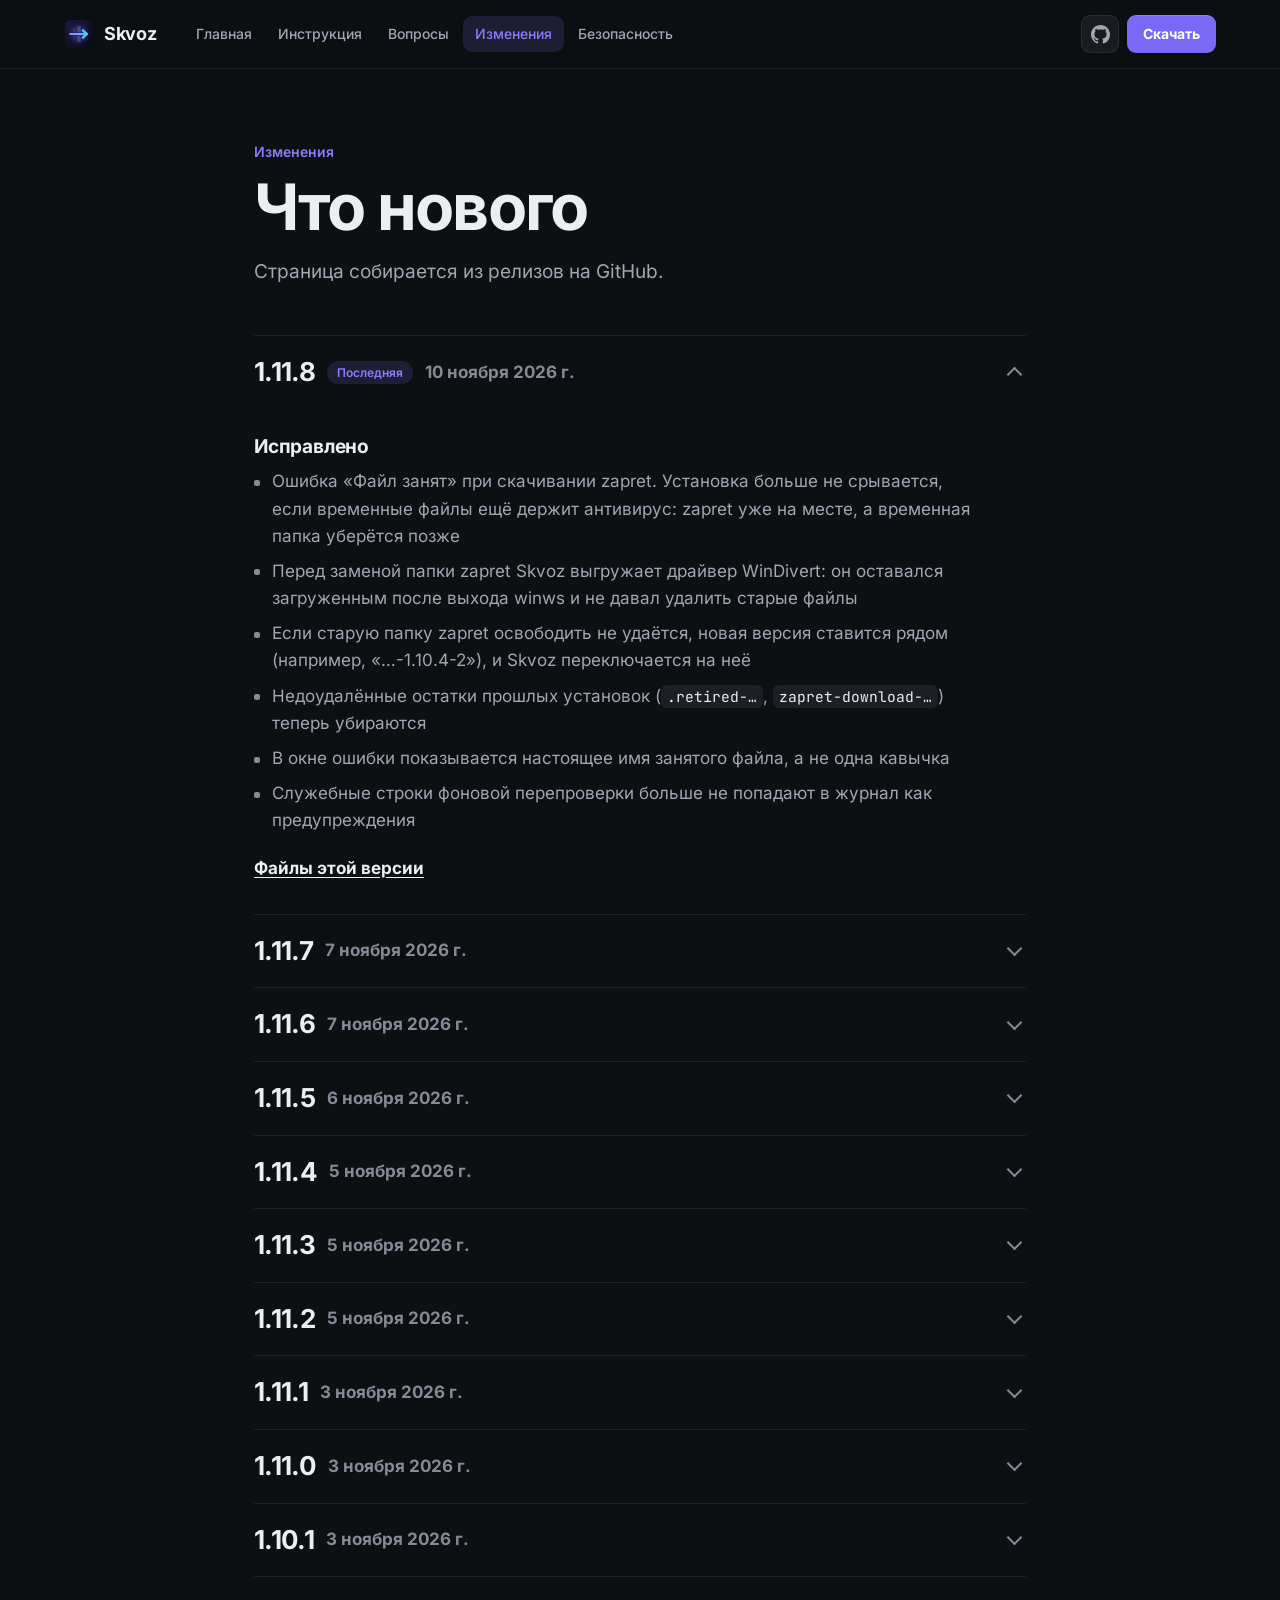
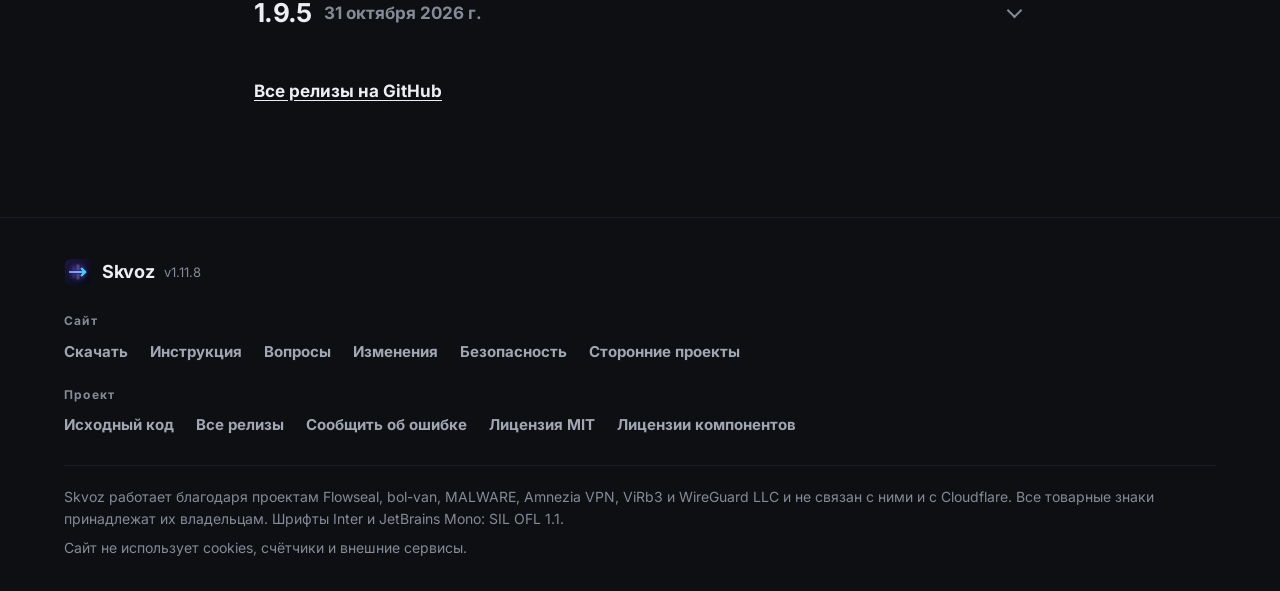
==== commit 3152bb7d: "Обновление сайта" ====
--- a/changelog/index.html
+++ b/changelog/index.html
@@ -51,10 +51,28 @@
       <p class="lead">Страница собирается из релизов на GitHub.</p>
     </div>
     <div class="container narrow timeline">
-      <details class="release" id="v1.11.7" open>
+      <details class="release" id="v1.11.8" open>
+          <summary>
+            <h2>1.11.8</h2>
+            <span class="badge">Последняя</span>
+            <time datetime="2026-11-10T20:21:28Z">10 ноября 2026 г.</time>
+          </summary>
+          <div class="release-body">
+            <div class="prose release-notes"><h3>Исправлено</h3><ul>
+<li>Ошибка «Файл занят» при скачивании zapret. Установка больше не срывается, если временные файлы ещё держит антивирус: zapret уже на месте, а временная папка уберётся позже</li>
+<li>Перед заменой папки zapret Skvoz выгружает драйвер WinDivert: он оставался загруженным после выхода winws и не давал удалить старые файлы</li>
+<li>Если старую папку zapret освободить не удаётся, новая версия ставится рядом (например, «…-1.10.4-2»), и Skvoz переключается на неё</li>
+<li>Недоудалённые остатки прошлых установок (<code>.retired-…</code>, <code>zapret-download-…</code>) теперь убираются</li>
+<li>В окне ошибки показывается настоящее имя занятого файла, а не одна кавычка</li>
+<li>Служебные строки фоновой перепроверки больше не попадают в журнал как предупреждения</li>
+</ul>
+</div>
+            <a href="https://github.com/tw1xtyq/skvoz/releases/tag/v1.11.8" target="_blank" rel="noopener noreferrer">Файлы этой версии</a>
+          </div>
+        </details><details class="release" id="v1.11.7">
           <summary>
             <h2>1.11.7</h2>
-            <span class="badge">Последняя</span>
+            
             <time datetime="2026-11-07T20:33:33Z">7 ноября 2026 г.</time>
           </summary>
           <div class="release-body">
@@ -297,7 +315,7 @@
       <a class="brand" href="/">
         <img src="/logo.svg" alt="" width="28" height="28" loading="lazy">
         <span>Skvoz</span>
-        <small>v1.11.7</small>
+        <small>v1.11.8</small>
       </a>
       <nav aria-label="Разделы сайта">
         <h2>Сайт</h2>
